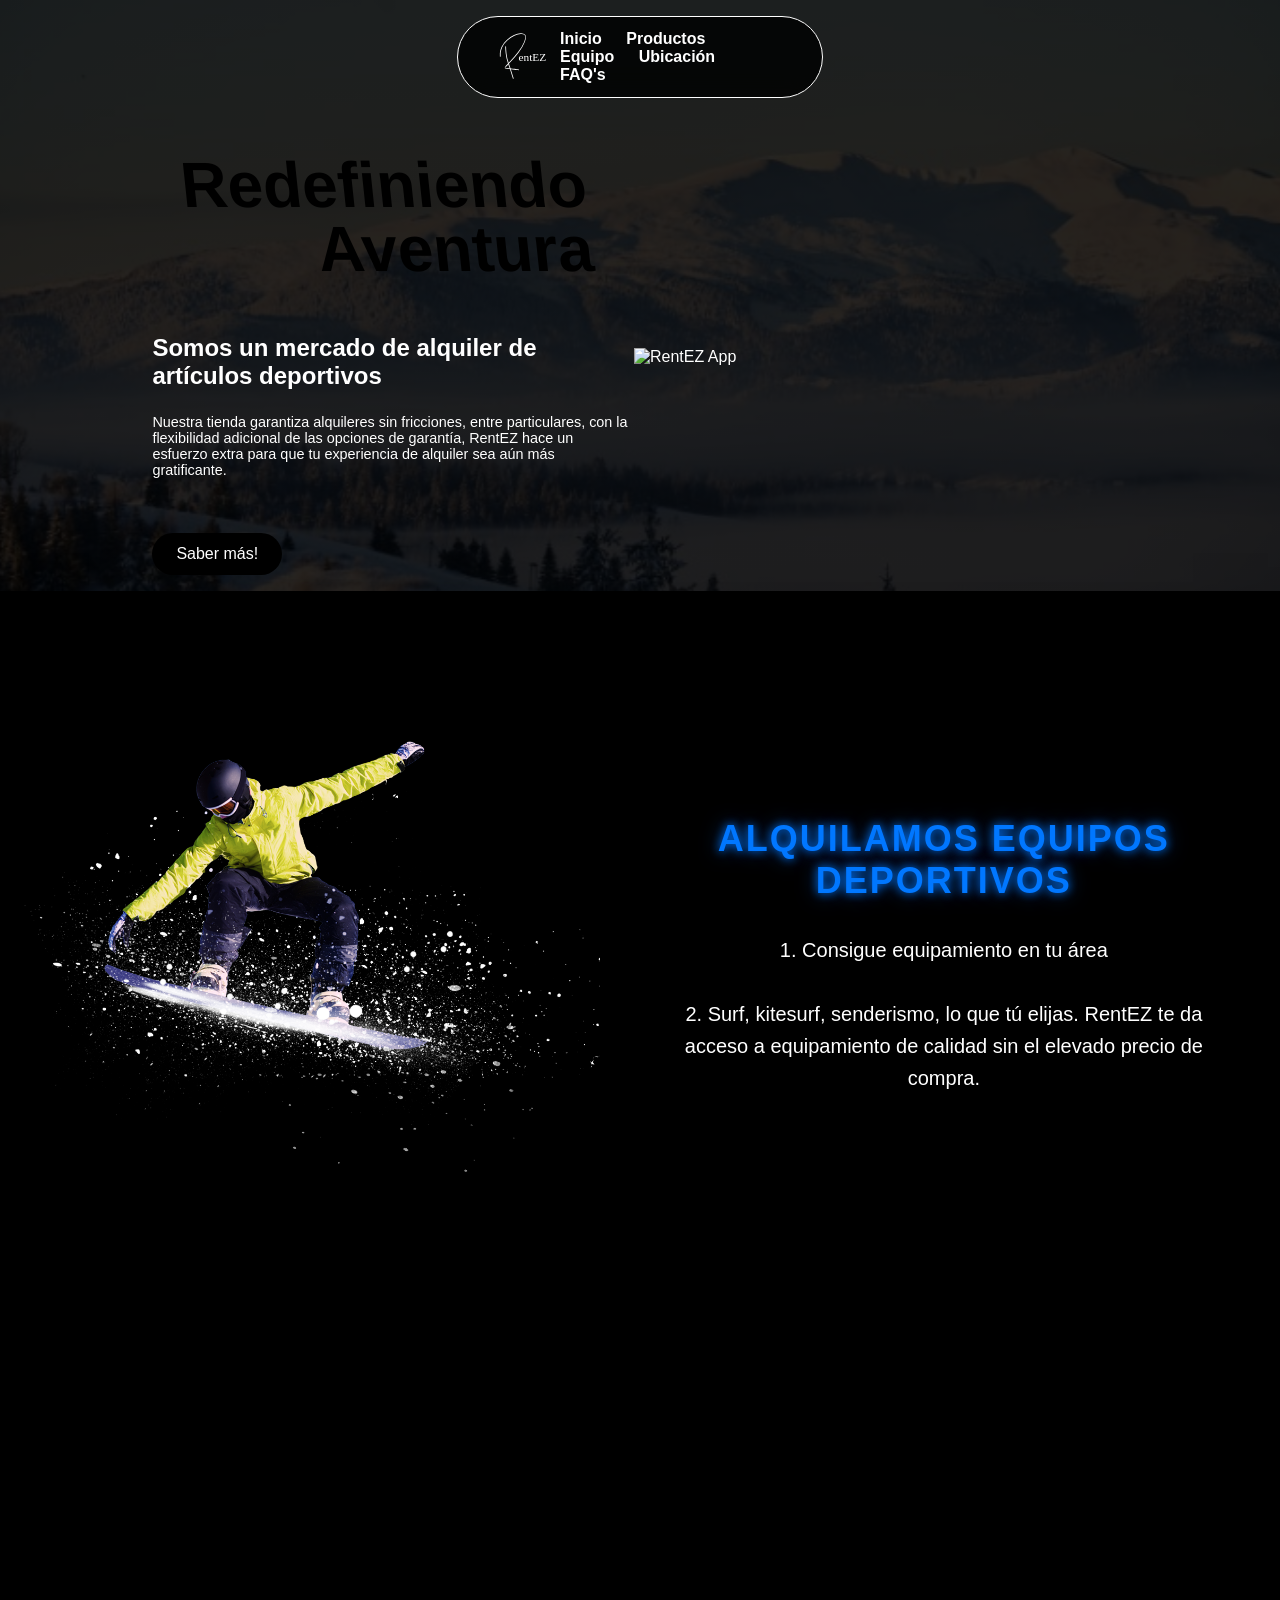
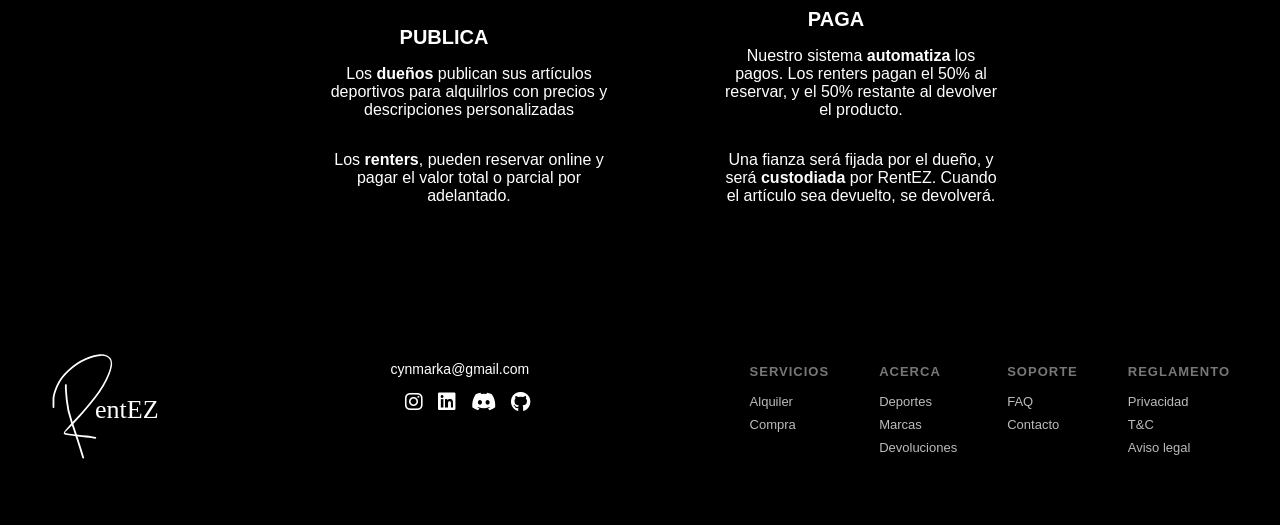
==== index.html @ 8a432b07 "Update index.html" ====
<!DOCTYPE html>
<html lang="es">
  <head>
    <meta charset="UTF-8" />
    <meta name="viewport" content="width=device-width, initial-scale=1.0" />
    <title>RentEZ - Redefinimos la Aventura</title>
    <link rel="stylesheet" href="css/estilos.css" />
    <link
      rel="stylesheet"
      href="https://cdnjs.cloudflare.com/ajax/libs/font-awesome/6.0.0/css/all.min.css"
    />
    <link
      href="https://fonts.googleapis.com/css2?family=Inter:wght@400;600&display=swap"
      rel="stylesheet"
    />
  </head>
  <body>
    <header class="menu-fijo">
      <div class="contenedor-menu">
        <a href="index.html" class="logo">
          <img src="assets/logo.svg" alt="Logo RentEZ" height="50" width="70" />
        </a>
        <nav class="enlaces">
          <a href="index.html">Inicio</a>
          <a href="paginas/productos.html">Productos</a>
          <a href="paginas/equipo.html">Equipo</a>
          <a href="paginas/ubicacion.html">Ubicación</a>
          <a href="paginas/preguntasfrecuentes.html">FAQ's</a>
        </nav>
      </div>
    </header>
    <section class="stage">
      <div class="stage-texto">
        <h1 class="titulo-inclinado">Redefiniendo Aventura</h1>
        <div class="descripcion">
          <p class="subtitulo">
            Somos un mercado de alquiler de artículos deportivos
          </p>
          <p class="parrafo">
            Nuestra tienda garantiza alquileres sin fricciones, entre
            particulares, con la flexibilidad adicional de las opciones de
            garantía, RentEZ hace un esfuerzo extra para que tu experiencia de
            alquiler sea aún más gratificante.
          </p>
          <div class="botones">
            <a href="paginas/mas-info.html" class="boton-negro">Saber más!</a>
          </div>
        </div>
      </div>
      <div class="stage-imagen">
        <div class="contenedor-foto">
          <img src="assets/rentez1.png" alt="RentEZ App" />
        </div>
      </div>
    </section>
    <section class="starting-section">
      <div class="starting-container">
        <div class="starting-imagen">
          <img
            src="assets/snowboard.png"
            alt="Snowboard equipment"
            class="img-animada"
          />
        </div>
        <div class="starting-texto">
          <h2 class="titulo-starting">Alquilamos equipos deportivos</h2>
          <p class="texto-paso">1. Consigue equipamiento en tu área</p>
          <p class="texto-descripcion">
            2. Surf, kitesurf, senderismo, lo que tú elijas. RentEZ te da acceso
            a equipamiento de calidad sin el elevado precio de compra.
          </p>
        </div>
      </div>
    </section>
    <section description="caja-madre" class="big-container">
      <div class="tarjeta-experiencia">
        <div class="contenido-texto">
          <p class="titulo-proceso-renting">PUBLICA</p>
          <p class="descripcion">
            Los <strong>dueños</strong> publican sus artículos deportivos para
            alquilrlos con precios y descripciones personalizadas
          </p>
          <p class="descripcion">
            Los <strong>renters</strong>, pueden reservar online y pagar el
            valor total o parcial por adelantado.
          </p>
        </div>
        <div class="contenedor-imagen">
          <img
            src="assets/experience.svg"
            alt="Market Experience"
            class="imagen-skew"
          />
        </div>
      </div>
      <div class="tarjeta-experiencia">
        <div class="contenido-texto">
          <p class="titulo-proceso-renting">PAGA</p>
          <p class="descripcion">
            Nuestro sistema <strong>automatiza</strong> los pagos. Los renters
            pagan el 50% al reservar, y el 50% restante al devolver el producto.
          </p>
          <p class="descripcion">
            Una fianza será fijada por el dueño, y será
            <strong>custodiada </strong>por RentEZ. Cuando el artículo sea
            devuelto, se devolverá.
          </p>
        </div>
        <div class="contenedor-imagen">
          <img
            src="assets/payments.svg"
            alt="Market Experience"
            class="imagen-skew"
          />
        </div>
      </div>
    </section>
    <footer class="footer">
      <div class="footer-logo">
        <img src="assets/logo.svg" alt="RentEZ" />
      </div>
      <div class="footer-contacto">
        <p>cynmarka@gmail.com</p>
        <div class="iconos-sociales">
          <a href="#"><i class="fa-brands fa-x-twitter"></i></a>
          <a href="#"><i class="fa-brands fa-instagram"></i></a>
          <a href="#"><i class="fa-brands fa-linkedin"></i></a>
          <a href="#"><i class="fa-brands fa-discord"></i></a>
          <a
            href="https://github.com/dolvin17/actividad_grupal_lenguaje_de_marcas"
            ><i class="fa-brands fa-github"></i
          ></a>
        </div>
      </div>

      <nav class="footer-nav">
        <div class="footer-columna">
          <h4>Servicios</h4>
          <ul>
            <li>Alquiler</li>
            <li>Compra</li>
          </ul>
        </div>
        <div class="footer-columna">
          <h4>Acerca</h4>
          <ul>
            <li>Deportes</li>
            <li>Marcas</li>
            <li>Devoluciones</li>
          </ul>
        </div>
        <div class="footer-columna">
          <h4>Soporte</h4>
          <ul>
            <li>FAQ</li>
            <li>Contacto</li>
          </ul>
        </div>
        <div class="footer-columna">
          <h4>Reglamento</h4>
          <ul>
            <li>Privacidad</li>
            <li>T&C</li>
            <li>Aviso legal</li>
          </ul>
        </div>
      </nav>
    </footer>
  </body>
</html>
---- css/estilos.css ----
:root {
    --neon: #0077ff; /* Azul eléctrico/oscuro para un estilo tecnológico */
}

body {
    background-color: #000 !important;
    background: linear-gradient(rgba(0, 0, 0, 0.85), rgba(0, 0, 0, 0.85)), 
                url('../assets/nieve1.jpg'); 
    background-size: cover;
    background-attachment: fixed;
    background-position: center;
    color: #ffffff;
    font-family: 'Segoe UI', Roboto, Helvetica, Arial, sans-serif;
    margin: 0;
}

main {
    padding-top: 120px; 
}

section {
    padding: 60px 10%; 
    margin: 0 auto;
    max-width: 1400px;
}

/**************** CLASES PARA PÁGINA DE INICIO *********************/

/* Contenedor que fija la barra de navegación para que esté siempre visible */
.menu-fijo {
    position: fixed; /* Mantiene la barra a la vista*/
    top: 16px;       /* Separa un poco del margen superior*/
    width: 100%;
    display: flex;
    justify-content: center;
    z-index: 50;      /* Asegura que esté por encima de todo los elementos */
}
/* El diseño de la navbar */
.contenedor-menu {
    display: flex;
    align-items: center;
    background-color: rgba(0, 0, 0, 0.8); /* fondo negro con opacidad */
    backdrop-filter: blur(16px);     /* fondo transparente con desenfoque */
    border: 1px solid white;       /* borde blanco de 1 pixel */
    height: 80px;
    padding: 0 32px;
    border-radius: 9999px;          /* bordes totalmente redondeados */
    max-width: 300px;               /* ancho máximo que queremos que tenga */
    width: 90%;
}
/* Estilo de los enlaces */
.enlaces a {
    color: white;
    text-decoration: none; /* quito el subrayado de los enlaces */
    font-weight: bold;
    margin-right: 20px;
}
.enlaces a:hover {
    color: #888; /* Color gris al pasar el ratón */
}
/* Elemento principal */
.stage {
    display: grid;
    grid-template-columns: 1fr 1fr;/* creamos dos columnas,  de igual ancho*/
    align-items: center;
    padding: 100px 8% 0; /* pt-24 o pt-36 */
    gap: 20px;
}
/* Título con efecto inclinado */
.titulo-inclinado {
    font-size: 4rem;
    font-weight: bold;
    color: black;
    transform: skewX(6deg); /* inclina el texto lateralmente */
    text-align: right;
    padding: 0 40px;
    line-height: 1;
}
.descripcion {
    max-width: 500px;
    margin-left: 50px;
}
.subtitulo {
    font-size: 1.5rem;
    font-weight: bold;
}
.parrafo {
    font-size: 0.9rem;
    margin-top: 16px;
}
/* Botón estilo píldora */
.boton-negro {
    display: inline-block;
    background: black;
    color: white;
    padding: 12px 24px;
    border-radius: 50px;
    text-decoration: none;
    transition: 0.3s; /* cambio de color suave */
    margin-top: 40px;
}
.boton-negro:hover {
    background: #888; /* gris */
}
/* Imagen con efectos, mis favoritosss */
.contenedor-foto img {
    width: 100%;
    max-width: 600px;
    transition: transform 0.7s ease; /* fluidez en la animación */
    transform: translateX(-16px) translateY(12px); /*  se genera el desplazamiento */
}
.contenedor-foto img:hover {
    transform: scale(1.3); /* La imagen crece al pasar el cursor, efectazo zoom */
}
/* Responsive básico */
@media (max-width: 768px) {
    .stage { grid-template-columns: 1fr; text-align: center; }
    .titulo-inclinado { text-align: center; font-size: 2.5rem; }
    .descripcion { margin: 0 auto; }
}
/* Sección general  */
.starting-section {
    background-color: #000;
    color: #fff;
    padding: 128px 32px; 
    display: flex;
    justify-content: center;
    align-items: center;
    box-shadow: 0 25px 50px -12px rgba(0, 0, 0, 0.5); /* sensación de relieve */
}
/* Contenedor flex */
.starting-container {
    display: flex;
    flex-direction: column; /* cambio de dirección */
    align-items: center;
    gap: 32px; /* espaciado entre elementos */
    max-width: 1200px;
}
@media (min-width: 768px) {
    .starting-container {
        flex-direction: row; /* pasamos de dos col a 1 */
    }
}
/* Imagen y sus animaciones (transition, translate, hover:scale) */
.img-animada {
    width: 100%;
    max-width: 700px;
    height: auto;
    transition: all 0.7s ease; /* duración de la animación */
    transition-delay: 0.2s; /* retraso  */
    transform: translateX(-16px) translateY(12px); /* -desplazamiento vertical y horizontal */
}
.img-animada:hover {
    transform: scale(1.25); /* escala al pasar el cursor */
}
/* Estilos de Texto */
.starting-texto {
    text-align: center;
}
.titulo-starting {
    font-size: 2.25rem;
    font-weight: bold;
    margin-bottom: 32px;
}
.texto-paso, .texto-descripcion {
    font-size: 1.25rem;
    max-width: 36rem;
    margin: 32px auto 0;
    line-height: 1.6;
}
/* clases para las tarjetitas explicativas del proceso de renting */
.tarjeta-experiencia {
  display: flex;
  flex-direction: column-reverse; /* imagen encima del texto*/
  width: 100%;
  max-width: 22rem;              /* ancho max*/
  margin-top: 64px;
  padding-top: 16px;
}

.contenido-texto {
  margin: 0 12px;
  text-align: center;            /* texto centradito */
}

.titulo-proceso-renting {
  font-size: 1.25rem;
  font-weight: bold;
  margin-bottom: 16px;
}

.descripcion {
  padding-bottom: 16px;
}

.contenedor-imagen {
  display: flex;
  justify-content: center;
}

.imagen-skew {
  width: 150px;
  height: auto;
  padding-bottom: 16px;
  transition: transform 0.7s;    /* duración */
}

/* Efecto al pasar el ratón (hover) */
.imagen-skew:hover {
  transform: skewY(12deg);       /* desplazamiento de la imagen tipo monedita */
}

.big-container {
    display: flex;             /* alineamos los hijos */
    flex-direction: row;       /* en columnas */
    justify-content: center;   /* centramos las tarjetas */
    gap: 40px;                 /* espacio entre tarjetas */
    flex-wrap: wrap;           /* si no caben, la siguiente baja automáticamente */
    padding: 50px 20px;
}
/* Contenedor principal del pie de página */
.footer {
  background-color: #000;
  color: #fff;
  padding: 60px 50px;
  display: flex;
  justify-content: space-between; /* distribuye los elementos con espacio */
  align-items: flex-start;
  flex-wrap: wrap;
}
.footer-logo img {
  width: 120px;
  filter: brightness(0) invert(1); /* invertimos los colores del logo */
}
.footer-contacto {
  text-align: center;
  flex: 1;
}

.footer-contacto p {
  margin-bottom: 15px;
  font-size: 14px;
}

.iconos-sociales {
  display: flex;
  justify-content: center;
  gap: 15px;
}

.footer-nav {
  display: flex; /* agrupo las columnas de enlaces */
  gap: 50px;     /* con un espacio de 50px entre ellas. */
}

.footer-columna h4 {
  color: #777; /* titulos en gris */
  font-size: 13px;
  text-transform: uppercase;
  margin-bottom: 15px;
  letter-spacing: 1px;
}

.footer-columna ul {
  list-style: none;
  padding: 0;
  margin: 0;
}

.footer-columna li {
  color: #bbb;
  font-size: 13px;
  margin-bottom: 8px;
  cursor: pointer;
  transition: color 0.3s;
}

.footer-columna li:hover {
  color: #fff;
}

.iconos-sociales i {
  color: white;
  font-size: 20px;
  transition: 0.3s;
}

.iconos-sociales i:hover {
  color: #888; /* Color gris al pasar el ratón */
}
@media (max-width: 768px) {
    .footer {
        flex-direction: column;
        align-items: center;
        gap: 40px;
        text-align: center;
    }
    .footer-nav { /*distribución de horizontal a vertical*/
        flex-wrap: wrap;
        justify-content: center;
        gap: 20px;
    }
}


/**************** CLASES PARA EQUIPO *********************/

/* Aqui se deben poner las clases que se vayan a crear para equipo.html */

/**************** CLASES PARA PRODUCTOS*********************/

/* mismo para productos.html */


/*****CLASES PARA UBICACIÓN Y FAQ'S******/

/****ESTILOS CREADOS POR CYNTHIA Cumpliendo Criterios 1, 2, 4 y 5****/


body {
    background-color: #000 !important; /* Fondo negro obligatorio para estilo neón */
    font-family: 'Segoe UI', Roboto, Helvetica, Arial, sans-serif;
    color: #ffffff;
    margin: 0;
}

/**************** ESTILOS FINALES DE CYNTHIA *********************/

.texto-tienda, .pregunta-card {
    background-color: rgba(255, 255, 255, 0.05); 
    backdrop-filter: blur(10px);
    border: 1px solid rgba(0, 119, 255, 0.3); /* Borde con sutil tinte azul */
    border-radius: 20px;
    padding: 40px;
    margin-bottom: 30px;
}

h2 {
    color: var(--neon);
    text-shadow: 0 0 10px var(--neon), 0 0 20px rgba(0, 119, 255, 0.5);
    text-transform: uppercase;
    letter-spacing: 2px;
}

.contenedor-ubicacion {
    display: flex;
    flex-wrap: wrap;
    gap: 60px;
    justify-content: center;
    align-items: flex-start;
}

.mapa-tienda iframe {
    width: 100%;
    height: 450px;
    border-radius: 20px;
    border: 1px solid var(--neon) !important;
    box-shadow: 0 0 20px rgba(0, 119, 255, 0.4); /* Glow azul */
}

/* Tabla de Tarifas Azul */
.tabla-neon {
    width: 100%;
    border-collapse: collapse;
    margin-top: 20px;
    border: 1px solid var(--neon);
    box-shadow: 0 0 15px rgba(0, 119, 255, 0.3);
}

.tabla-neon th {
    background-color: var(--neon) !important;
    color: #ffffff !important; /* Texto blanco para mejor contraste con el azul oscuro */
    padding: 18px;
}

.tabla-neon td {
    border: 1px solid #1a1a1a;
    padding: 15px;
    background: rgba(0,0,0,0.6);
}

/* Animaciones FAQ con brillo azul */
.pregunta-card:hover {
    border-color: var(--neon) !important;
    box-shadow: 0 0 30px rgba(0, 119, 255, 0.6);
    transform: translateY(-8px);
}
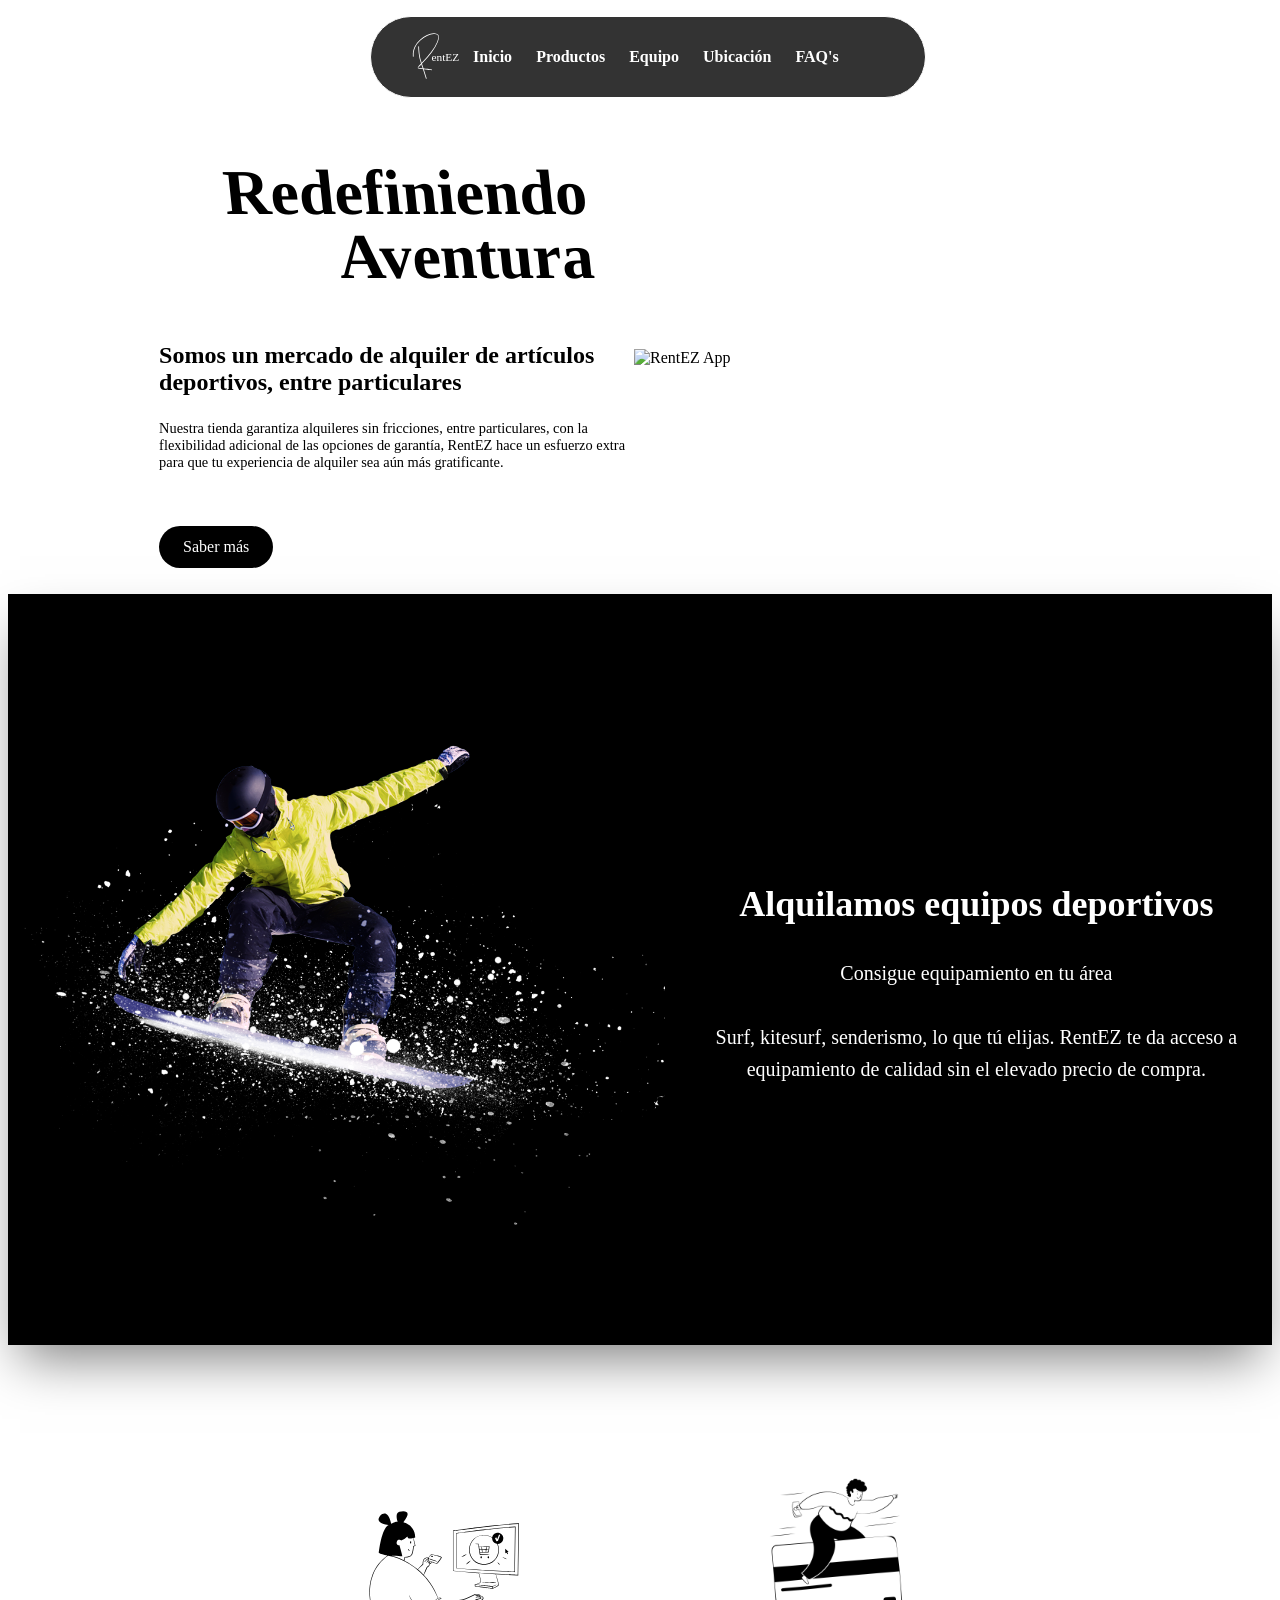
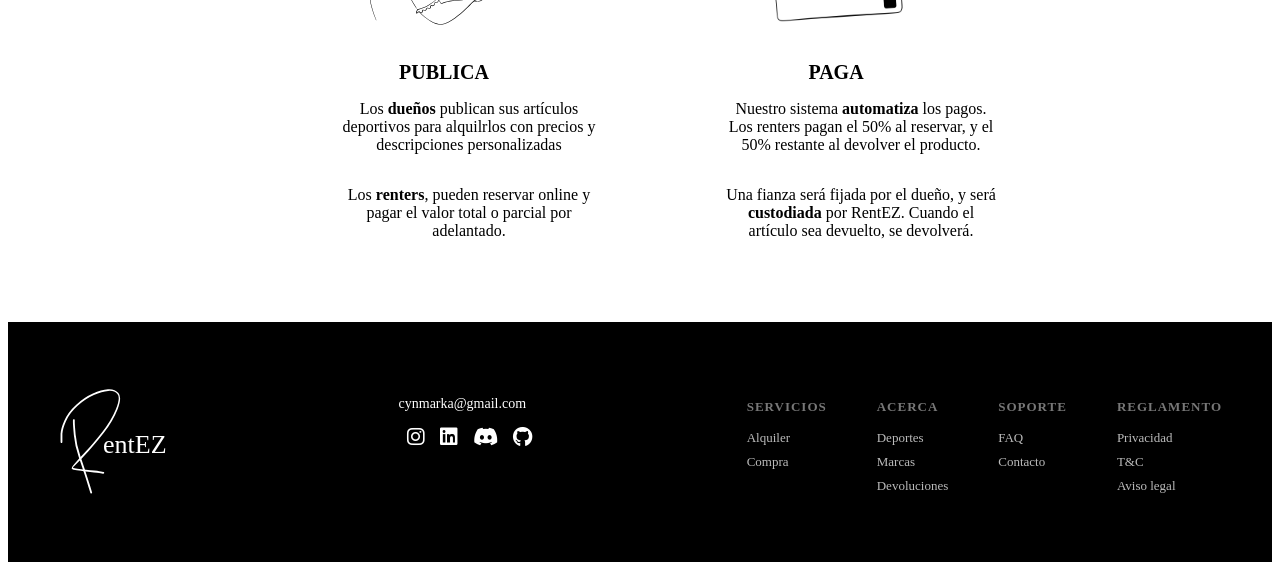
==== commit 5035a789: "edit del copy para coherencia semántica" ====
--- a/index.html
+++ b/index.html
@@ -34,7 +34,8 @@
         <h1 class="titulo-inclinado">Redefiniendo Aventura</h1>
         <div class="descripcion">
           <p class="subtitulo">
-            Somos un mercado de alquiler de artículos deportivos
+            Somos un mercado de alquiler de artículos deportivos, entre
+            particulares
           </p>
           <p class="parrafo">
             Nuestra tienda garantiza alquileres sin fricciones, entre
@@ -43,7 +44,7 @@
             alquiler sea aún más gratificante.
           </p>
           <div class="botones">
-            <a href="paginas/mas-info.html" class="boton-negro">Saber más!</a>
+            <a href="paginas/mas-info.html" class="boton-negro">Saber más</a>
           </div>
         </div>
       </div>
@@ -64,9 +65,9 @@
         </div>
         <div class="starting-texto">
           <h2 class="titulo-starting">Alquilamos equipos deportivos</h2>
-          <p class="texto-paso">1. Consigue equipamiento en tu área</p>
+          <p class="texto-paso">Consigue equipamiento en tu área</p>
           <p class="texto-descripcion">
-            2. Surf, kitesurf, senderismo, lo que tú elijas. RentEZ te da acceso
+            Surf, kitesurf, senderismo, lo que tú elijas. RentEZ te da acceso
             a equipamiento de calidad sin el elevado precio de compra.
           </p>
         </div>
@@ -132,7 +133,6 @@
           ></a>
         </div>
       </div>
-
       <nav class="footer-nav">
         <div class="footer-columna">
           <h4>Servicios</h4>
--- a/css/estilos.css
+++ b/css/estilos.css
@@ -1,32 +1,4 @@
-
-:root {
-    --neon: #0077ff; /* Azul eléctrico/oscuro para un estilo tecnológico */
-}
-
-body {
-    background-color: #000 !important;
-    background: linear-gradient(rgba(0, 0, 0, 0.85), rgba(0, 0, 0, 0.85)), 
-                url('../assets/nieve1.jpg'); 
-    background-size: cover;
-    background-attachment: fixed;
-    background-position: center;
-    color: #ffffff;
-    font-family: 'Segoe UI', Roboto, Helvetica, Arial, sans-serif;
-    margin: 0;
-}
-
-main {
-    padding-top: 120px; 
-}
-
-section {
-    padding: 60px 10%; 
-    margin: 0 auto;
-    max-width: 1400px;
-}
-
 /**************** CLASES PARA PÁGINA DE INICIO *********************/
-
 /* Contenedor que fija la barra de navegación para que esté siempre visible */
 .menu-fijo {
     position: fixed; /* Mantiene la barra a la vista*/
@@ -46,7 +18,7 @@
     height: 80px;
     padding: 0 32px;
     border-radius: 9999px;          /* bordes totalmente redondeados */
-    max-width: 300px;               /* ancho máximo que queremos que tenga */
+    max-width: 490px;               /* ancho máximo que queremos que tenga */
     width: 90%;
 }
 /* Estilo de los enlaces */
@@ -66,6 +38,7 @@
     align-items: center;
     padding: 100px 8% 0; /* pt-24 o pt-36 */
     gap: 20px;
+    margin-bottom: 10px;
 }
 /* Título con efecto inclinado */
 .titulo-inclinado {
@@ -141,6 +114,7 @@
     .starting-container {
         flex-direction: row; /* pasamos de dos col a 1 */
     }
+    
 }
 /* Imagen y sus animaciones (transition, translate, hover:scale) */
 .img-animada {
@@ -290,6 +264,45 @@
   color: #888; /* Color gris al pasar el ratón */
 }
 @media (max-width: 768px) {
+    .contenedor-menu {
+        height: 60px;       /* Reducimos la altura para ganar espacio visual */
+        padding: 0 15px;    /* Menos espacio interno lateral */
+        gap: 20px;          /* Reducimos mucho el espacio entre logo y enlaces */
+    }
+    .enlaces a {
+        font-size: 0.8rem;  /* Letra un poco más pequeña */
+        margin-right: 10px; /* Menos separación entre palabras */
+    }
+    .stage { 
+        display: block;          /* Quitamos el Grid para que no haya columnas */
+        text-align: center;      /* Centramos todo el contenido */
+        padding: 80px 20px 0;    /* Reducimos el padding lateral del 8% a 20px */
+    }
+
+    .titulo-inclinado { 
+        text-align: center; 
+        font-size: 2.2rem;       /* Título más pequeño para que no desborde */
+        transform: none;         /* Quitamos la inclinación (skew) en móvil */
+        padding: 0;
+        margin-bottom: 20px;
+    }
+
+    .descripcion { 
+        margin: 0 auto;          /* ELIMINAMOS el margin-left: 50px */
+        max-width: 100%;         /* Que ocupe todo el ancho */
+        padding: 0;
+    }
+
+    .parrafo {
+        font-size: 0.95rem;
+        line-height: 1.4;
+        white-space: normal;     /* Obligamos al texto a saltar de línea */
+    }
+
+    /* Ocultamos la foto para ganar espacio */
+    .stage-imagen, .contenedor-foto { 
+        display: none; 
+    }
     .footer {
         flex-direction: column;
         align-items: center;
@@ -313,76 +326,6 @@
 /* mismo para productos.html */
 
 
-/*****CLASES PARA UBICACIÓN Y FAQ'S******/
-
-/****ESTILOS CREADOS POR CYNTHIA Cumpliendo Criterios 1, 2, 4 y 5****/
-
-
-body {
-    background-color: #000 !important; /* Fondo negro obligatorio para estilo neón */
-    font-family: 'Segoe UI', Roboto, Helvetica, Arial, sans-serif;
-    color: #ffffff;
-    margin: 0;
-}
-
-/**************** ESTILOS FINALES DE CYNTHIA *********************/
-
-.texto-tienda, .pregunta-card {
-    background-color: rgba(255, 255, 255, 0.05); 
-    backdrop-filter: blur(10px);
-    border: 1px solid rgba(0, 119, 255, 0.3); /* Borde con sutil tinte azul */
-    border-radius: 20px;
-    padding: 40px;
-    margin-bottom: 30px;
-}
-
-h2 {
-    color: var(--neon);
-    text-shadow: 0 0 10px var(--neon), 0 0 20px rgba(0, 119, 255, 0.5);
-    text-transform: uppercase;
-    letter-spacing: 2px;
-}
-
-.contenedor-ubicacion {
-    display: flex;
-    flex-wrap: wrap;
-    gap: 60px;
-    justify-content: center;
-    align-items: flex-start;
-}
-
-.mapa-tienda iframe {
-    width: 100%;
-    height: 450px;
-    border-radius: 20px;
-    border: 1px solid var(--neon) !important;
-    box-shadow: 0 0 20px rgba(0, 119, 255, 0.4); /* Glow azul */
-}
-
-/* Tabla de Tarifas Azul */
-.tabla-neon {
-    width: 100%;
-    border-collapse: collapse;
-    margin-top: 20px;
-    border: 1px solid var(--neon);
-    box-shadow: 0 0 15px rgba(0, 119, 255, 0.3);
-}
-
-.tabla-neon th {
-    background-color: var(--neon) !important;
-    color: #ffffff !important; /* Texto blanco para mejor contraste con el azul oscuro */
-    padding: 18px;
-}
-
-.tabla-neon td {
-    border: 1px solid #1a1a1a;
-    padding: 15px;
-    background: rgba(0,0,0,0.6);
-}
-
-/* Animaciones FAQ con brillo azul */
-.pregunta-card:hover {
-    border-color: var(--neon) !important;
-    box-shadow: 0 0 30px rgba(0, 119, 255, 0.6);
-    transform: translateY(-8px);
-}
+
+
+
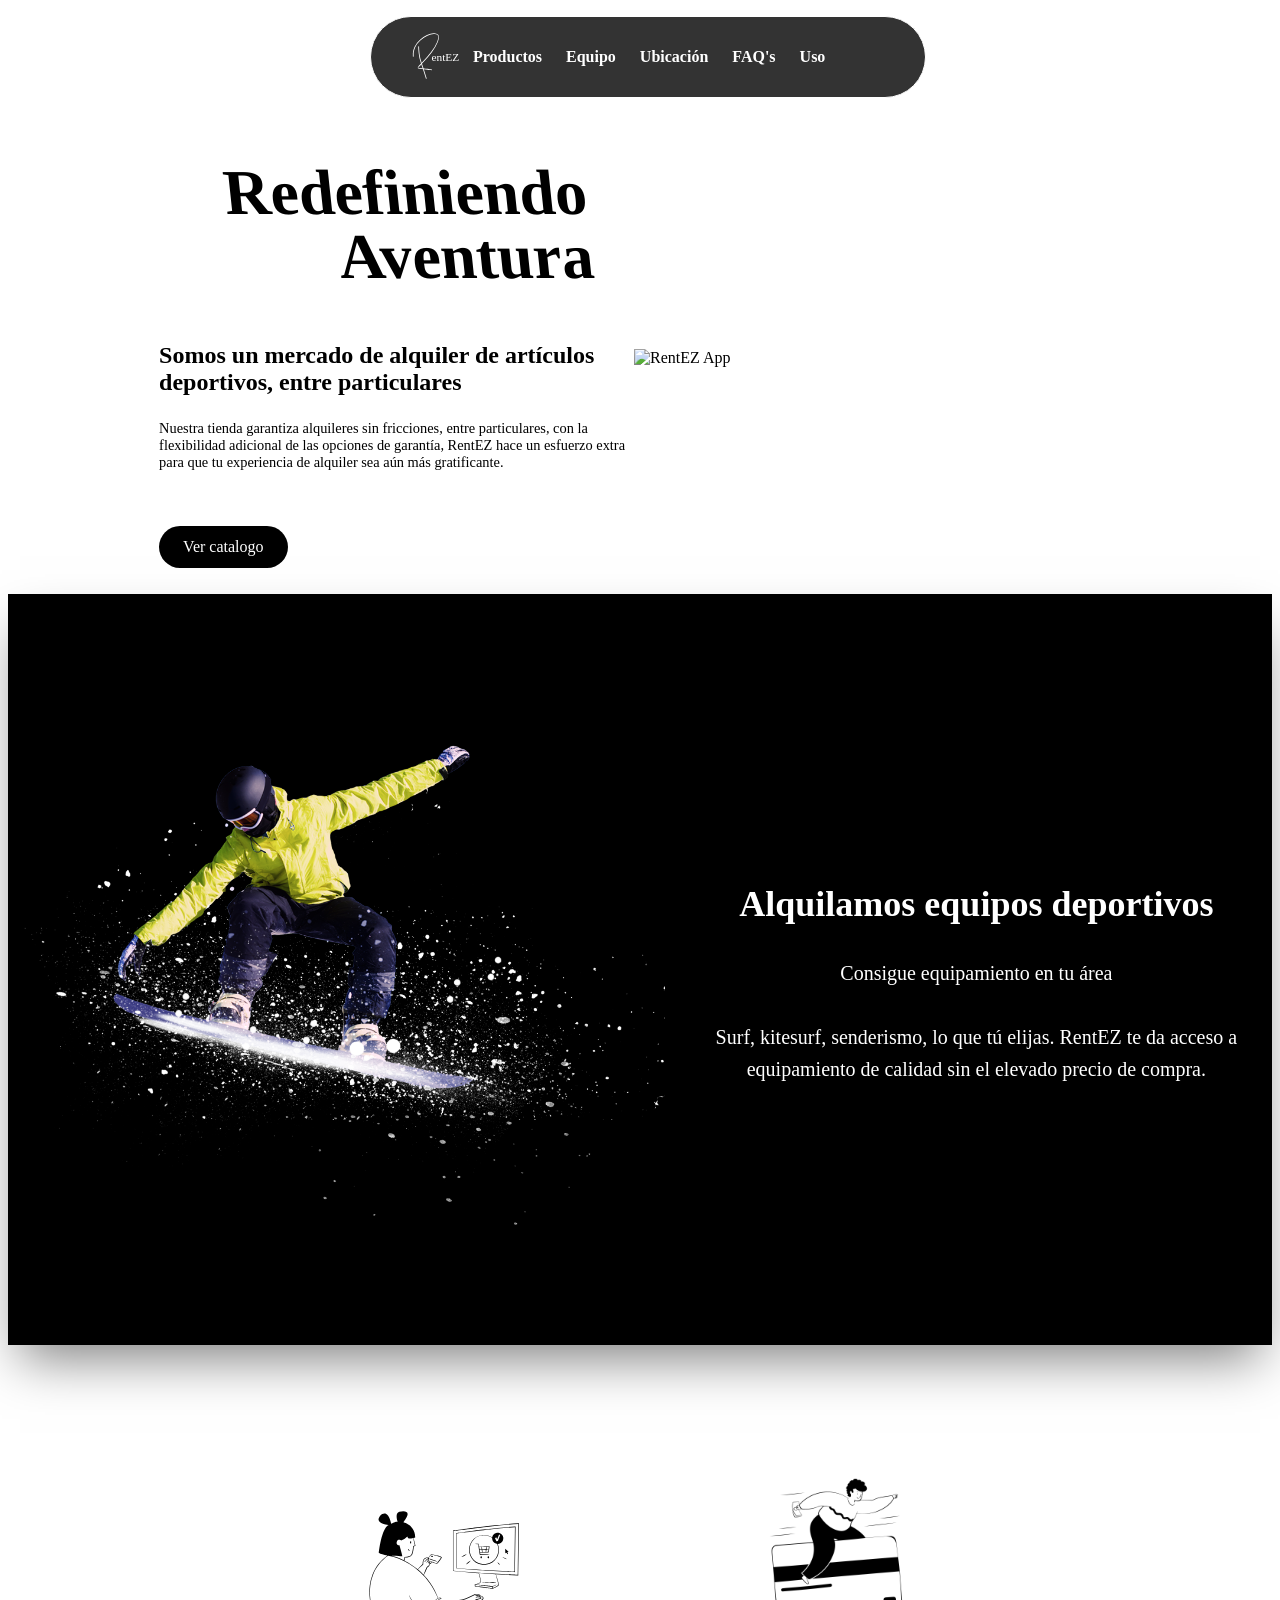
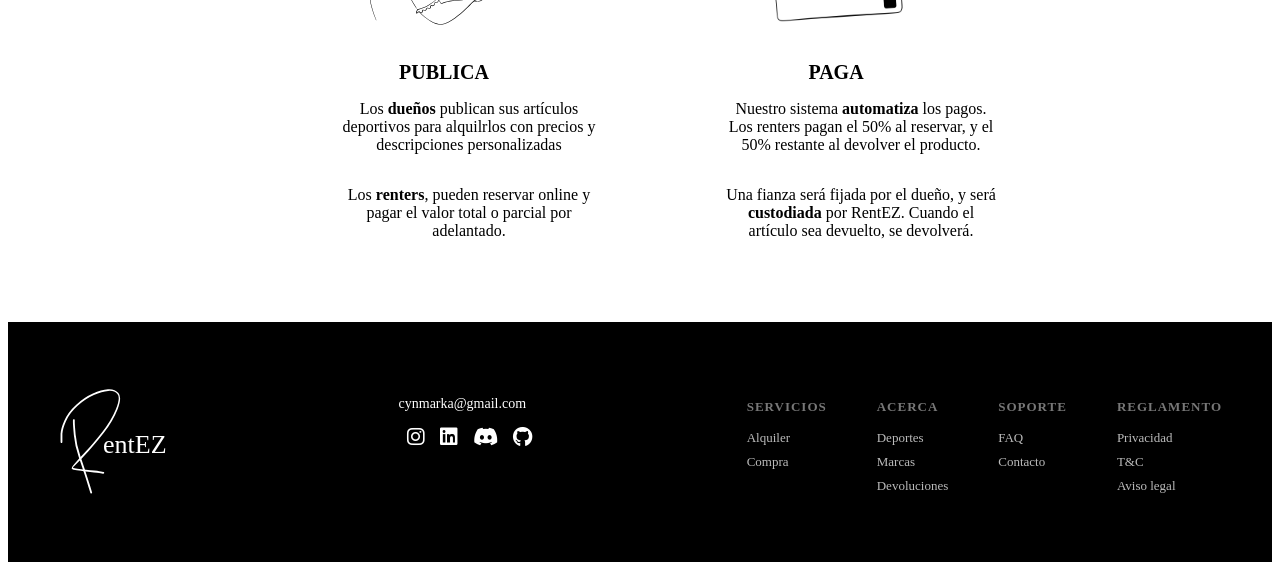
==== commit 02d68523: "se añade la página uso y se modifica copy y ruta del botón" ====
--- a/index.html
+++ b/index.html
@@ -21,11 +21,11 @@
           <img src="assets/logo.svg" alt="Logo RentEZ" height="50" width="70" />
         </a>
         <nav class="enlaces">
-          <a href="index.html">Inicio</a>
           <a href="paginas/productos.html">Productos</a>
           <a href="paginas/equipo.html">Equipo</a>
           <a href="paginas/ubicacion.html">Ubicación</a>
           <a href="paginas/preguntasfrecuentes.html">FAQ's</a>
+          <a href="paginas/uso.html">Uso</a>
         </nav>
       </div>
     </header>
@@ -44,7 +44,7 @@
             alquiler sea aún más gratificante.
           </p>
           <div class="botones">
-            <a href="paginas/mas-info.html" class="boton-negro">Saber más</a>
+            <a href="paginas/productos.html" class="boton-negro">Ver catalogo</a>
           </div>
         </div>
       </div>
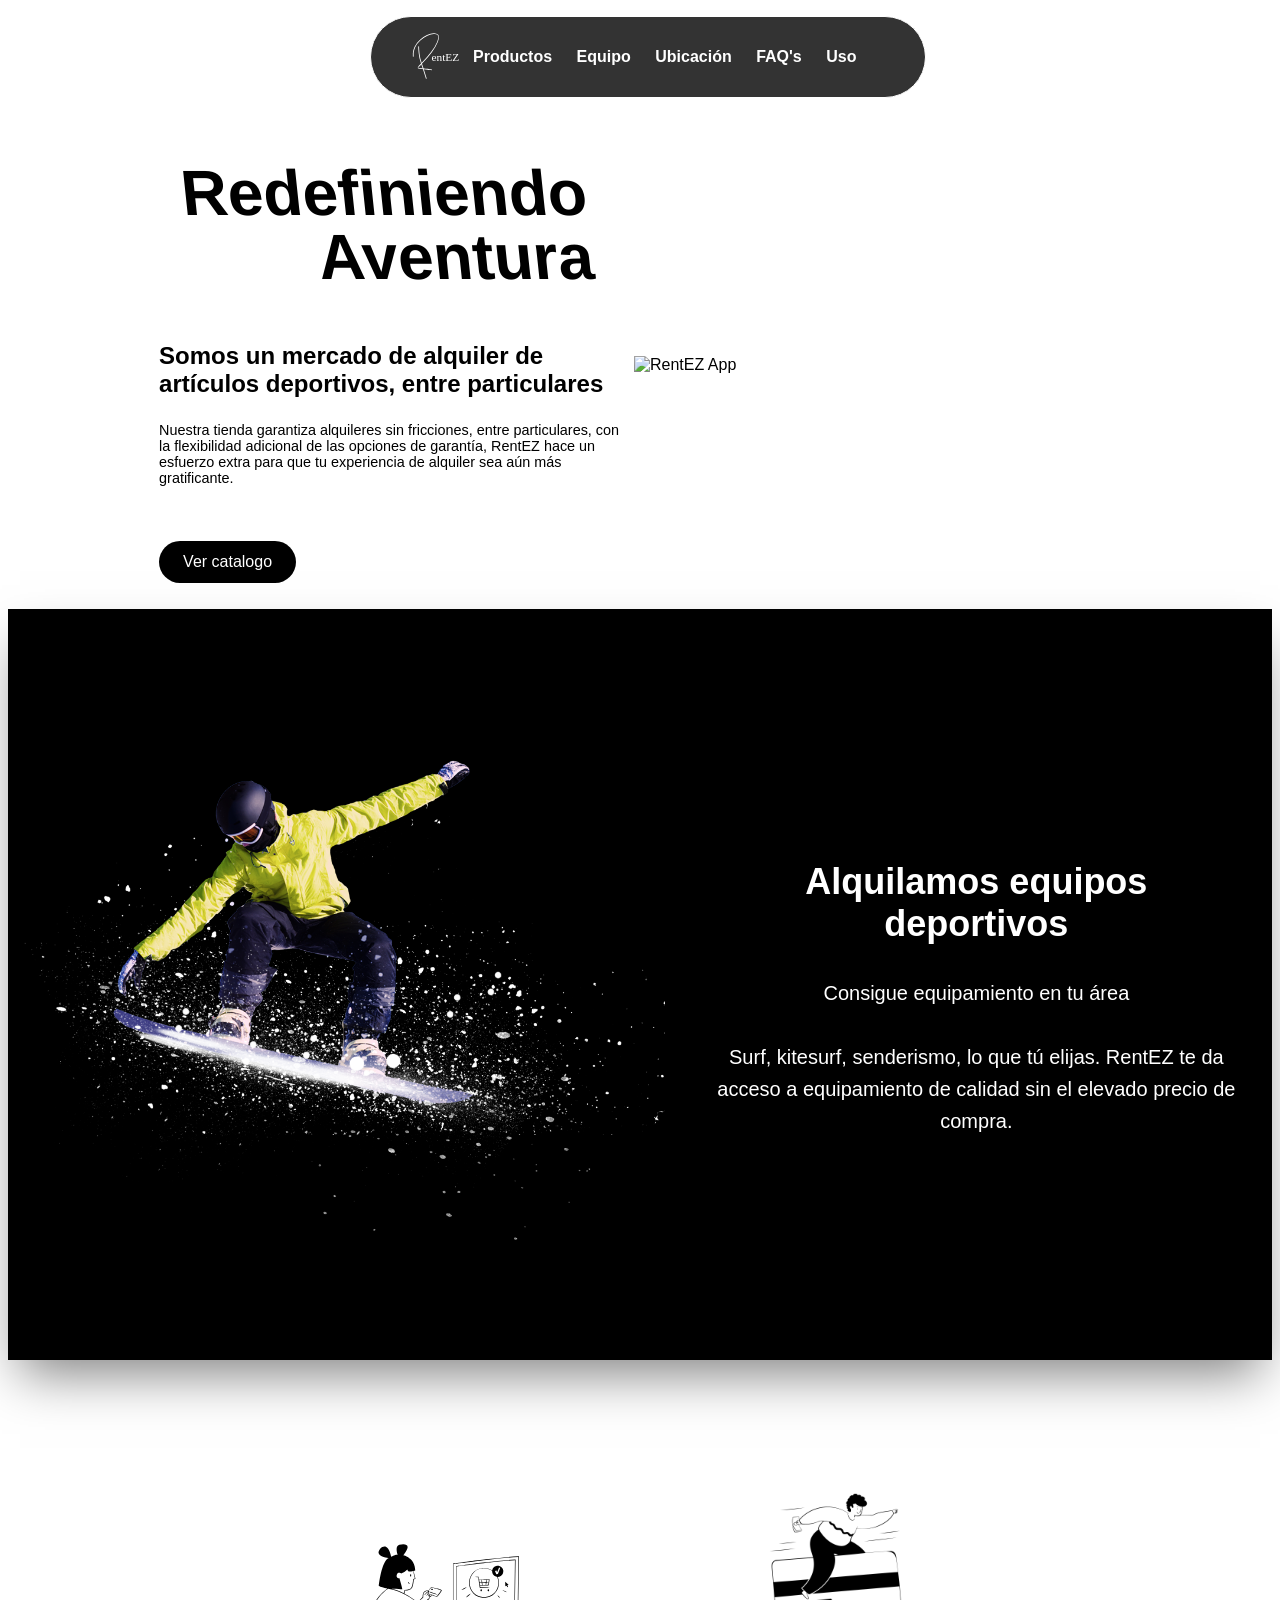
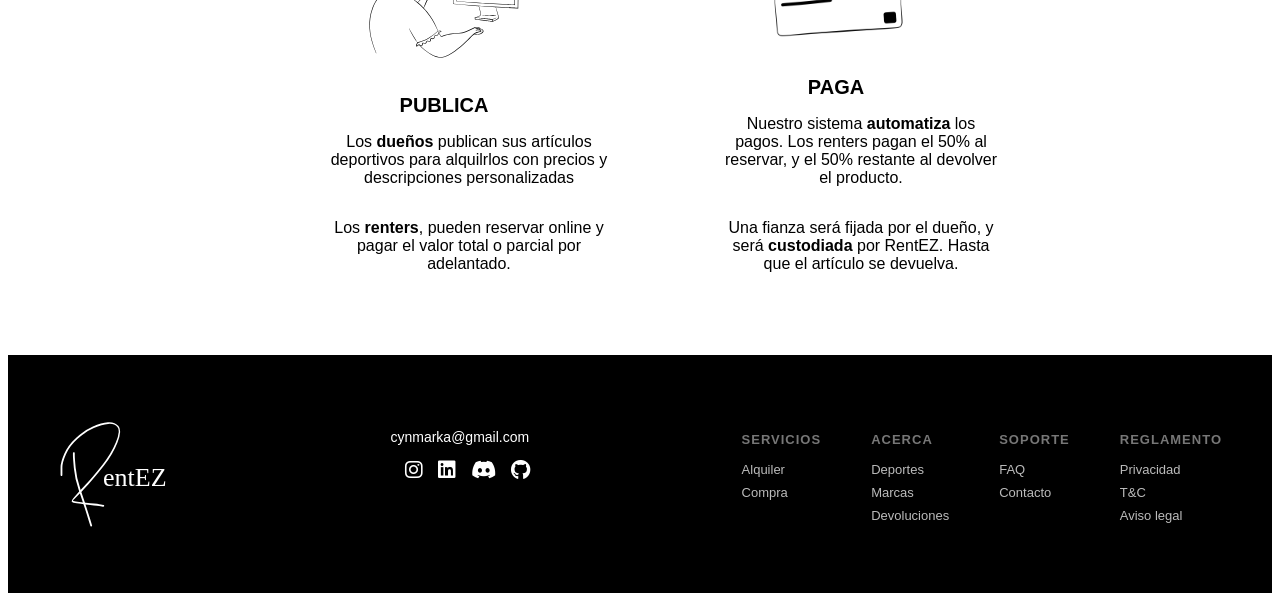
==== commit 6166b44a: "cambios minimos, fuente roboto, y ajustes de texto en html" ====
--- a/index.html
+++ b/index.html
@@ -103,8 +103,7 @@
           </p>
           <p class="descripcion">
             Una fianza será fijada por el dueño, y será
-            <strong>custodiada </strong>por RentEZ. Cuando el artículo sea
-            devuelto, se devolverá.
+            <strong>custodiada </strong>por RentEZ. Hasta que el artículo se devuelva. 
           </p>
         </div>
         <div class="contenedor-imagen">
--- a/css/estilos.css
+++ b/css/estilos.css
@@ -1,5 +1,8 @@
 /**************** CLASES PARA PÁGINA DE INICIO *********************/
 /* Contenedor que fija la barra de navegación para que esté siempre visible */
+body {
+    font-family: "Roboto", sans-serif;
+}
 .menu-fijo {
     position: fixed; /* Mantiene la barra a la vista*/
     top: 16px;       /* Separa un poco del margen superior*/
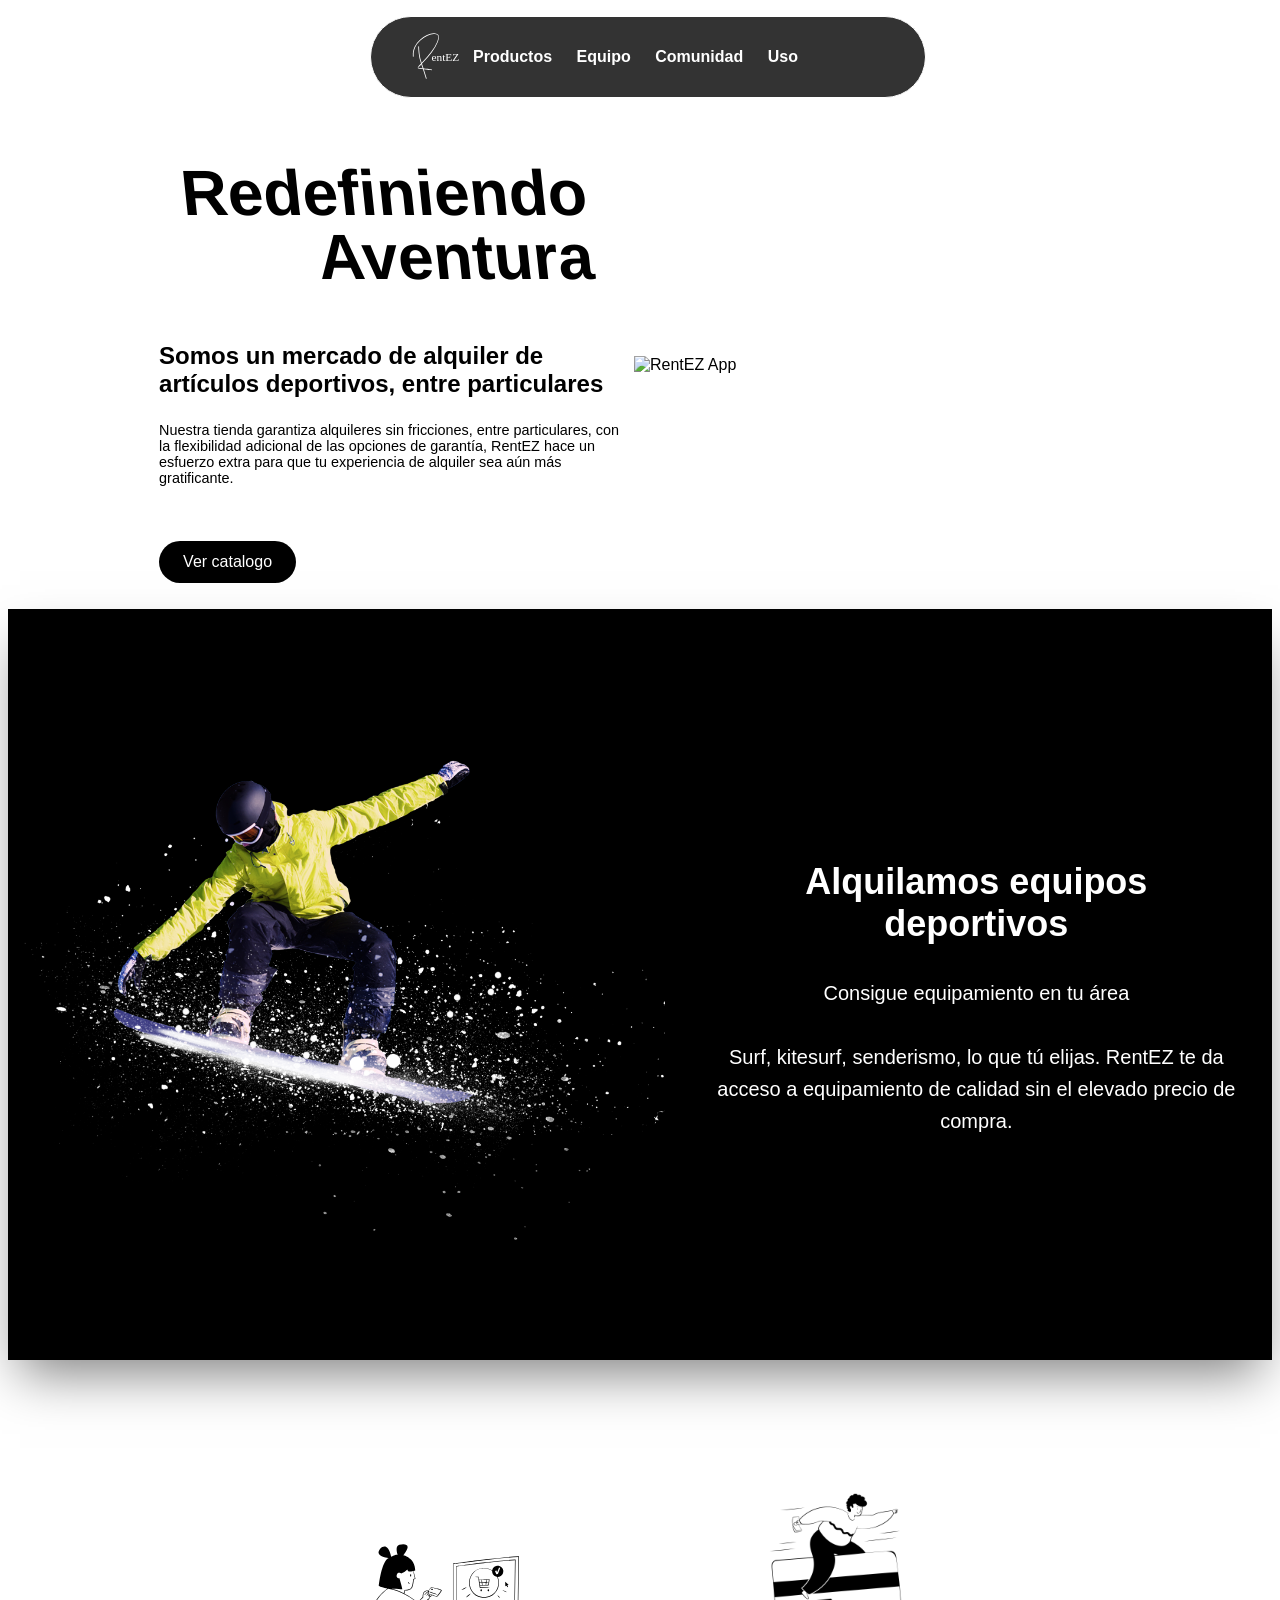
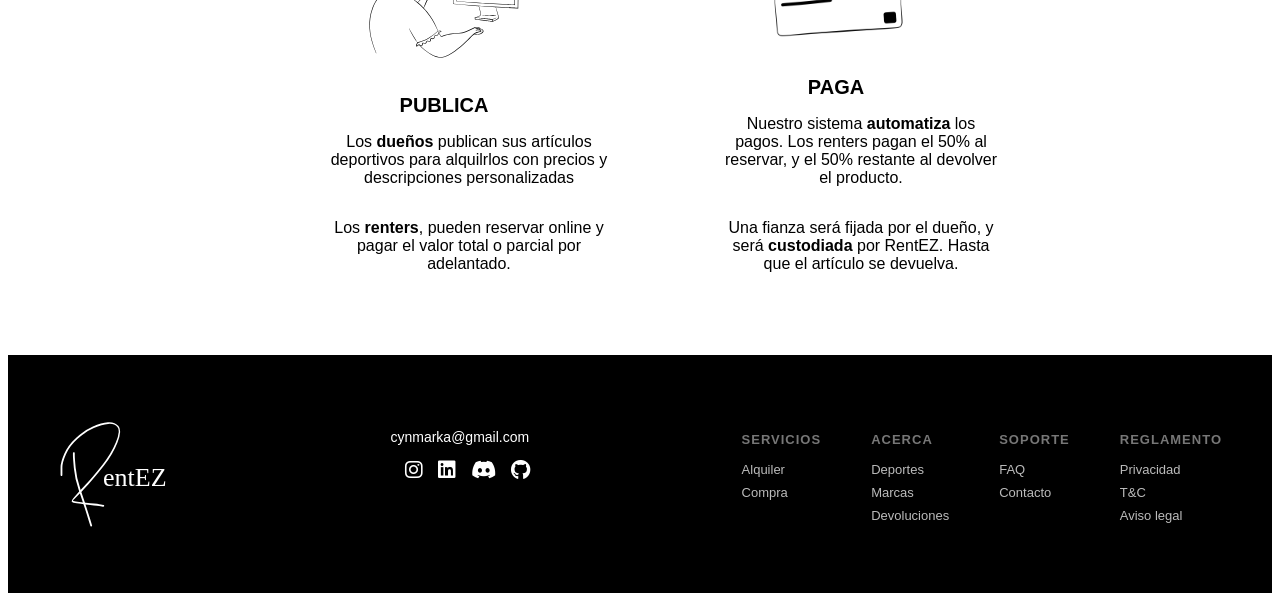
==== commit cf65c41d: "eliminando las rutas anteriores, y añadiendo las nuevas" ====
--- a/index.html
+++ b/index.html
@@ -23,8 +23,7 @@
         <nav class="enlaces">
           <a href="paginas/productos.html">Productos</a>
           <a href="paginas/equipo.html">Equipo</a>
-          <a href="paginas/ubicacion.html">Ubicación</a>
-          <a href="paginas/preguntasfrecuentes.html">FAQ's</a>
+          <a href="paginas/comunidad.html">Comunidad</a>
           <a href="paginas/uso.html">Uso</a>
         </nav>
       </div>
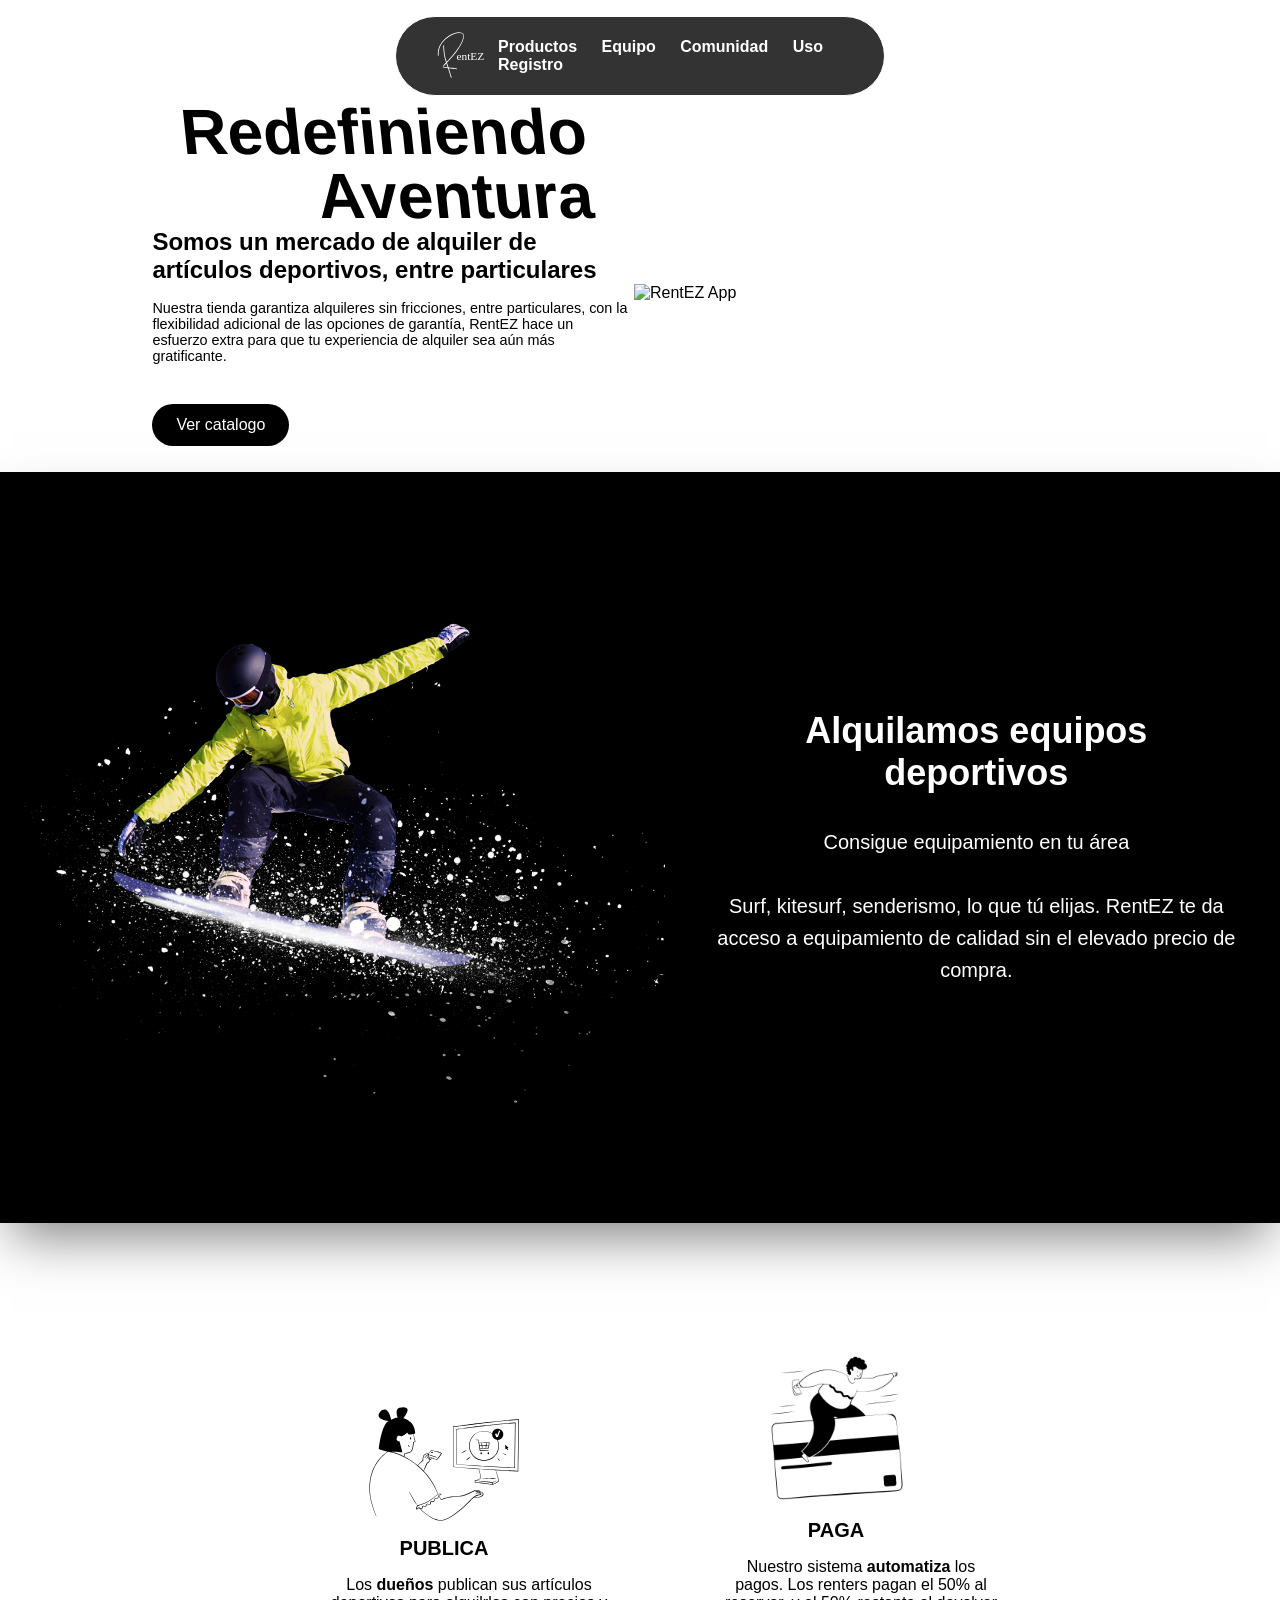
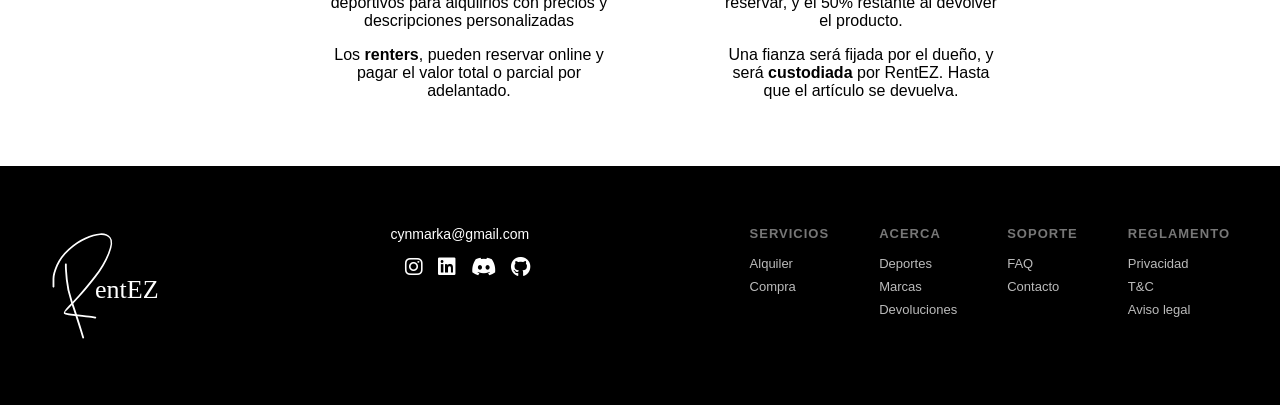
==== commit e1466b4c: "Se añade pagina de registro, se modifican rutas en barras de navegacion" ====
--- a/index.html
+++ b/index.html
@@ -25,6 +25,8 @@
           <a href="paginas/equipo.html">Equipo</a>
           <a href="paginas/comunidad.html">Comunidad</a>
           <a href="paginas/uso.html">Uso</a>
+          <a href="paginas/registro.html">Registro</a>
+          
         </nav>
       </div>
     </header>
--- a/css/estilos.css
+++ b/css/estilos.css
@@ -1,8 +1,15 @@
-/**************** CLASES PARA PÁGINA DE INICIO *********************/
-/* Contenedor que fija la barra de navegación para que esté siempre visible */
-body {
-    font-family: "Roboto", sans-serif;
-}
+/* ==========================================================================
+   1. CONFIGURACIÓN GLOBAL
+   ========================================================================== */
+   body {
+       font-family: "Roboto", sans-serif;
+       margin: 0;
+       padding: 0;
+    }
+    /* ==========================================================================
+    2. NAVEGACIÓN (HEADER)
+    ========================================================================== */
+    /* Contenedor que fija la barra de navegación para que esté siempre visible */
 .menu-fijo {
     position: fixed; /* Mantiene la barra a la vista*/
     top: 16px;       /* Separa un poco del margen superior*/
@@ -34,37 +41,38 @@
 .enlaces a:hover {
     color: #888; /* Color gris al pasar el ratón */
 }
-/* Elemento principal */
-.stage {
-    display: grid;
-    grid-template-columns: 1fr 1fr;/* creamos dos columnas,  de igual ancho*/
-    align-items: center;
-    padding: 100px 8% 0; /* pt-24 o pt-36 */
-    gap: 20px;
-    margin-bottom: 10px;
-}
-/* Título con efecto inclinado */
-.titulo-inclinado {
-    font-size: 4rem;
-    font-weight: bold;
-    color: black;
-    transform: skewX(6deg); /* inclina el texto lateralmente */
-    text-align: right;
-    padding: 0 40px;
-    line-height: 1;
-}
-.descripcion {
-    max-width: 500px;
-    margin-left: 50px;
-}
-.subtitulo {
-    font-size: 1.5rem;
-    font-weight: bold;
-}
-.parrafo {
-    font-size: 0.9rem;
-    margin-top: 16px;
-}
+/* ==========================================================================
+   3. COMPONENTES REUTILIZABLES
+   ========================================================================== */
+   .big-container {
+    display: flex;             /* alineamos los hijos */
+    flex-direction: row;       /* en columnas */
+    justify-content: center;   /* centramos las tarjetas */
+    gap: 40px;                 /* espacio entre tarjetas */
+    flex-wrap: wrap;           /* si no caben, la siguiente baja automáticamente */
+    padding: 50px 20px;
+}
+
+/* Corrección para permitir fondos oscuros */
+.big-container.fondo-oscuro {
+    background-color: #000;
+    color: #fff;
+}
+/* Corrección para permitir fondos oscuros */
+.big-container.fondo-oscuro {
+    background-color: #000;
+    color: #fff;
+    text-align: center;
+}
+
+/* Ajuste de los títulos dentro del fondo oscuro */
+.big-container.fondo-oscuro .titulo-starting {
+    color: #fff;
+    width: 100%;       /* Asegura que el título ocupe todo el ancho para poder centrarse */
+    margin-left: auto;
+    margin-right: auto;
+}
+
 /* Botón estilo píldora */
 .boton-negro {
     display: inline-block;
@@ -79,22 +87,40 @@
 .boton-negro:hover {
     background: #888; /* gris */
 }
-/* Imagen con efectos, mis favoritosss */
-.contenedor-foto img {
-    width: 100%;
-    max-width: 600px;
-    transition: transform 0.7s ease; /* fluidez en la animación */
-    transform: translateX(-16px) translateY(12px); /*  se genera el desplazamiento */
-}
-.contenedor-foto img:hover {
-    transform: scale(1.3); /* La imagen crece al pasar el cursor, efectazo zoom */
-}
-/* Responsive básico */
-@media (max-width: 768px) {
-    .stage { grid-template-columns: 1fr; text-align: center; }
-    .titulo-inclinado { text-align: center; font-size: 2.5rem; }
-    .descripcion { margin: 0 auto; }
-}
+
+/* ==========================================================================
+   4. SECCIONES HERO Y PROCESO (USO EN TODAS LAS PÁGINAS)
+   ========================================================================== */
+
+
+/* Elemento principal */
+.stage {
+    display: grid;
+    grid-template-columns: 1fr 1fr;/* creamos dos columnas,  de igual ancho*/
+    align-items: center;
+    padding: 100px 8% 0; /* pt-24 o pt-36 */
+    gap: 20px;
+    margin-bottom: 10px;
+}
+/* Título con efecto inclinado */
+.titulo-inclinado {
+    font-size: 4rem;
+    font-weight: bold;
+    color: black;
+    transform: skewX(6deg); /* inclina el texto lateralmente */
+    text-align: right;
+    padding: 0 40px;
+    line-height: 1;
+}
+.descripcion {
+    max-width: 500px;
+    margin-left: 50px;
+}
+.subtitulo {
+    font-size: 1.5rem;
+    font-weight: bold;
+}
+
 /* Sección general  */
 .starting-section {
     background-color: #000;
@@ -119,6 +145,8 @@
     }
     
 }
+
+
 /* Imagen y sus animaciones (transition, translate, hover:scale) */
 .img-animada {
     width: 100%;
@@ -131,6 +159,8 @@
 .img-animada:hover {
     transform: scale(1.25); /* escala al pasar el cursor */
 }
+
+
 /* Estilos de Texto */
 .starting-texto {
     text-align: center;
@@ -146,6 +176,12 @@
     margin: 32px auto 0;
     line-height: 1.6;
 }
+
+/* ==========================================================================
+   5. TARJETAS DE EXPERIENCIA / RESEÑAS
+   ========================================================================== */
+
+
 /* clases para las tarjetitas explicativas del proceso de renting */
 .tarjeta-experiencia {
   display: flex;
@@ -171,11 +207,6 @@
   padding-bottom: 16px;
 }
 
-.contenedor-imagen {
-  display: flex;
-  justify-content: center;
-}
-
 .imagen-skew {
   width: 150px;
   height: auto;
@@ -188,14 +219,124 @@
   transform: skewY(12deg);       /* desplazamiento de la imagen tipo monedita */
 }
 
-.big-container {
-    display: flex;             /* alineamos los hijos */
-    flex-direction: row;       /* en columnas */
-    justify-content: center;   /* centramos las tarjetas */
-    gap: 40px;                 /* espacio entre tarjetas */
-    flex-wrap: wrap;           /* si no caben, la siguiente baja automáticamente */
-    padding: 50px 20px;
-}
+
+.contenedor-imagen {
+  display: flex;
+  justify-content: center;
+}
+
+/* ==========================================================================
+   6. CARRUSEL DINÁMICO (COMUNIDAD)
+   ========================================================================== */
+
+/* Contenedor principal para dar espacio */
+.contenedor-carrusel {
+    margin-top: 100px;
+    position: relative;
+    padding: 20px 0;
+}
+
+/* El área de deslizamiento que contiene las tarjetas */
+.deslizador-carrusel {
+    position: relative;
+    width: 100%;
+    overflow: hidden; /* Oculta las tarjetas que no están activas */
+    display: flex;
+    justify-content: center;
+    align-items: center;
+}
+
+/* Ocultar todas las tarjetas por defecto */
+.deslizador-carrusel .diapositiva {
+    display: none;
+    width: 100%;
+    /* Reutilizamos el estilo de tus tarjetas estáticas */
+    transition: opacity 0.6s ease-in-out;
+}
+
+/* Mostrar solo la tarjeta 'aktif' */
+.deslizador-carrusel .diapositiva.aktif {
+    display: flex; /* Mantiene la alineación de tus tarjetas */
+}
+
+
+/* --- RESPONSIVE PARA EL CARRUSEL --- */
+@media screen and (max-width: 768px) {
+    .deslizador-carrusel .diapositiva.aktif {
+        flex-direction: column; /* Apila texto e imagen en móviles */
+        text-align: center;
+    }
+    .boton-prev, .boton-next {
+        font-size: 18px; /* Botones más pequeños en móvil */
+        padding: 12px;
+    }
+}
+/* Contenedor de los puntos */
+.indicadores-carrusel {
+    display: flex;
+    justify-content: center;
+    gap: 10px;
+    margin-top: 20px;
+    pointer-events: none; /* El usuario no puede interactuar con ellos */
+}
+
+/* Estilo de los puntos apagados */
+.punto {
+    height: 12px;
+    width: 12px;
+    background-color: #bbb;
+    border-radius: 50%;
+    display: inline-block;
+    transition: background-color 0.6s ease;
+}
+
+/* Estilo del punto que indica la imagen activa */
+.punto.aktif {
+    background-color: black;  
+}
+/* 1. Definimos el tamaño grande y anulamos la inclinación por defecto */
+.carrusel-grande .imagen-skew {
+    width: 300px;        
+    max-width: 100%;       /* Para móvil */
+    transform: none !important; /* Anulamos CUALQUIER inclinación heredada (skew) */
+}
+
+/* 2. Anulamos la animación y la inclinación al pasar el ratón (hover) */
+.carrusel-grande .imagen-skew:hover {
+    transform: none !important;
+}
+
+/* Opcional: Ajuste de la tarjeta si la imagen es muy grande */
+.carrusel-grande .tarjeta-experiencia {
+    max-width: 28rem;      /* Aumentamos el ancho de la tarjeta (era 22rem) */
+}
+
+.parrafo {
+    font-size: 0.9rem;
+    margin-top: 16px;
+}
+
+/* Imagen con efectos, mis favoritosss */
+.contenedor-foto img {
+    width: 100%;
+    max-width: 600px;
+    transition: transform 0.7s ease; /* fluidez en la animación */
+    transform: translateX(-16px) translateY(12px); /*  se genera el desplazamiento */
+}
+.contenedor-foto img:hover {
+    transform: scale(1.3); /* La imagen crece al pasar el cursor, efectazo zoom */
+}
+/* Responsive básico */
+@media (max-width: 768px) {
+    .stage { grid-template-columns: 1fr; text-align: center; }
+    .titulo-inclinado { text-align: center; font-size: 2.5rem; }
+    .descripcion { margin: 0 auto; }
+}
+
+/* ==========================================================================
+   7. FOOTER
+   ========================================================================== */
+
 /* Contenedor principal del pie de página */
 .footer {
   background-color: #000;
@@ -266,6 +407,10 @@
 .iconos-sociales i:hover {
   color: #888; /* Color gris al pasar el ratón */
 }
+
+/* ==========================================================================
+   8. MEDIA QUERIES (RESPONSIVE)
+   ========================================================================== */
 @media (max-width: 768px) {
     .contenedor-menu {
         height: 60px;       /* Reducimos la altura para ganar espacio visual */
@@ -318,17 +463,294 @@
         gap: 20px;
     }
 }
-
-
-/**************** CLASES PARA EQUIPO *********************/
-
-/* Aqui se deben poner las clases que se vayan a crear para equipo.html */
-
-/**************** CLASES PARA PRODUCTOS*********************/
-
-/* mismo para productos.html */
-
-
-
-
-
+/*MARIA*/
+* { box-sizing: border-box; margin: 0; padding: 0; }
+
+body { 
+    background-color: #ffffff; 
+    font-family: sans-serif; 
+}
+
+.contenedor-productos {
+    margin-top: 30px;
+    padding: 80px 5%;
+    text-align: center;
+}
+
+.titulo-seccion {
+    margin-bottom: 50px;
+    font-size: 2rem;
+    font-weight: bold;
+}
+
+.grid-productos {
+    display: flex;
+    flex-wrap: wrap;
+    justify-content: center;
+    gap: 30px;
+    margin-bottom: 40px;
+}
+
+/*ESTILO DE TARJETA*/
+.tarjeta {
+    width: 340px;
+    background: white; 
+    border: 2px solid black;
+    border-radius: 20px;
+    overflow: hidden;
+    box-shadow: 6px 6px 0px black;
+    text-align: left;
+}
+
+/* PARTE DE ARRIBA */
+.contenedor-img-producto {
+    background: #000000;
+    height: 380px;
+    display: flex;
+    align-items: center;
+    justify-content: center;
+    position: relative;
+}
+
+/* La imagen con luz blanca para que la imagen resalte */
+.contenedor-img-producto img {
+    max-width: 85%;
+    max-height: 85%;
+    object-fit: contain;
+    filter: drop-shadow(0 0 15px rgba(255, 255, 255, 0.8));
+}
+
+/* SOMBREADO NEÓN AZUL  */
+
+.tarjeta.neon-azul .contenedor-img-producto {
+    box-shadow: inset 0 0 25px rgba(0, 243, 255, 0.6);
+}
+
+/*  SOMBREADO NEÓN ROSA */
+.tarjeta.neon-rosa .contenedor-img-producto {
+    box-shadow: inset 0 0 25px rgba(255, 0, 255, 0.6);
+}
+
+/* SOMBREADO NEÓN ROJO */
+.tarjeta.neon-rojo .contenedor-img-producto {
+    box-shadow: inset 0 0 25px rgba(255, 0, 0, 0.7);
+}
+
+/* PARTE DE ABAJO*/
+.info-card {
+    padding: 20px;
+    background: white;
+}
+
+.info-card h3 {
+    font-size: 1.2rem;
+    margin-bottom: 10px;
+}
+
+.precio-negro {
+    font-weight: bold;
+    font-size: 1.4rem;
+    margin-bottom: 15px;
+}
+
+.detalle {
+    display: flex;
+    align-items: center;
+    margin: 5px 0;
+    font-size: 0.9rem;
+}
+
+/* ICONOS PEQUEÑOS */
+.icono-pequeno {
+    width: 22px !important;
+    height: 22px !important;
+    margin-right: 10px;
+    object-fit: contain;
+}
+
+.boton-alquiler {
+    display: inline-block;
+    margin-top: 15px;
+    color: black;
+    font-weight: bold;
+    text-decoration: underline;
+}
+/*  DISEÑO PAGINA EQUIPO: RESPETANDO PALETA DE COLORES */
+
+.tarjeta.equipo-negro {
+    background: #000000 !important; 
+    border: 2px solid #333;
+    box-shadow: 6px 6px 0px #222; 
+}
+
+
+.contenedor-img-equipo {
+    background: #ffffff; /* Fondo del círculo blanco */
+    width: 220px;
+    height: 220px;
+    border-radius: 50%;
+    margin: 30px auto 10px;
+    display: flex;
+    align-items: center;
+    justify-content: center;
+    position: relative;
+    overflow: hidden;
+    transition: 0.3s;
+}
+
+/* HALOS NEÓN SOBRE EL CÍRCULO BLANCO  RESPETANDO PALETA DE COLORES CONJUNTA */
+.tarjeta.neon-azul .contenedor-img-equipo { box-shadow: 0 0 20px rgba(0, 243, 255, 0.8); }
+.tarjeta.neon-rojo .contenedor-img-equipo { box-shadow: 0 0 20px rgba(255, 0, 0, 0.8); }
+
+.foto-equipo, .foto-equipo2 {
+    width: 70% !important;
+    height: 70% !important;
+    object-fit: contain !important;
+}
+
+.info-card-equipo {
+    padding: 20px;
+    text-align: left;
+    color: white; /* Todo el texto en blanco */
+}
+
+.info-card-equipo h3 {
+    font-size: 1.4rem;
+    margin-bottom: 5px;
+}
+
+.info-card-equipo .puesto {
+    font-size: 1rem;
+    color: #bbb; 
+    margin-bottom: 15px;
+    font-style: italic;
+}
+
+.info-card-equipo .datos p {
+    font-size: 0.85rem;
+    display: flex;
+    align-items: center;
+    margin-bottom: 8px;
+}
+
+.icono-blanco {
+    width: 18px;
+    height: 18px;
+    margin-right: 10px;
+    filter: invert(1); 
+}
+
+/* ACCESO: */
+
+.contenedor-acceso {
+    padding: 80px 5%;
+    text-align: center;
+    background-color: #ffffff;
+}
+
+.grid-acceso {
+    display: flex;
+    flex-direction: row; 
+    flex-wrap: wrap;     /* Esta funcionalidad permite bajar en móviles si no caben */
+    justify-content: center;
+    gap: 50px;         
+    margin-top: 40px;
+}
+
+.tarjeta.acceso.invertida {
+    width: 350px;
+    background: #000000; 
+    border: 2px solid black;
+    border-radius: 24px;
+    overflow: hidden;
+    box-shadow: 8px 8px 0px black;
+    transition: transform 0.3s cubic-bezier(0.175, 0.885, 0.32, 1.275);
+    text-align: left;
+}
+
+/* Efecto de movimiento como en el tipo producto */
+.tarjeta.acceso.invertida:hover {
+    transform: translateY(-15px);
+    box-shadow: 12px 12px 0px black;
+}
+
+.header-blanco {
+    background: #ffffff;
+    height: 180px;
+    display: flex;
+    align-items: center;
+    justify-content: center;
+    border-bottom: 2px solid #000;
+}
+
+.icono-tech {
+    width: 50% !important;
+    height: 50% !important;
+    object-fit: contain;
+}
+
+/* Halos neón sobre fondo blanco para respetar paleta de color */
+.neon-azul .icono-tech { filter: drop-shadow(0 0 12px rgba(0, 243, 255, 0.8)); }
+.neon-rosa .icono-tech { filter: drop-shadow(0 0 12px rgba(255, 0, 255, 0.8)); }
+
+.cuerpo-negro {
+    padding: 30px;
+    color: white;
+}
+
+.cuerpo-negro h3 {
+    font-size: 1.4rem;
+    text-transform: uppercase;
+    letter-spacing: 1px;
+    margin-bottom: 20px;
+}
+
+.form-acceso {
+    display: flex;
+    flex-direction: column;
+    gap: 20px;
+}
+
+.grupo-input label {
+    font-size: 0.75rem;
+    font-weight: bold;
+    text-transform: uppercase;
+    color: #aaaaaa;
+    margin-bottom: 6px;
+    display: block;
+}
+
+.grupo-input input {
+    width: 100%;
+    padding: 12px;
+    background: #111111;
+    border: 2px solid #ffffff;
+    border-radius: 10px;
+    color: white;
+    font-family: inherit;
+    outline: none;
+    transition: all 0.3s ease;
+}
+
+.neon-azul input:focus { border-color: #00f3ff; box-shadow: 0 0 10px rgba(0, 243, 255, 0.4); }
+.neon-rosa input:focus { border-color: #ff00ff; box-shadow: 0 0 10px rgba(255, 0, 255, 0.4); }
+
+.boton-blanco {
+    width: 100%;
+    padding: 15px;
+    background: #ffffff;
+    color: #000000;
+    border: none;
+    border-radius: 10px;
+    font-weight: bold;
+    text-transform: uppercase;
+    cursor: pointer;
+    margin-top: 10px;
+    box-shadow: 4px 4px 0px #333;
+    transition: all 0.2s;
+}
+
+.boton-blanco:active {
+    transform: translate(2px, 2px);
+    box-shadow: 2px 2px 0px #111;
+}
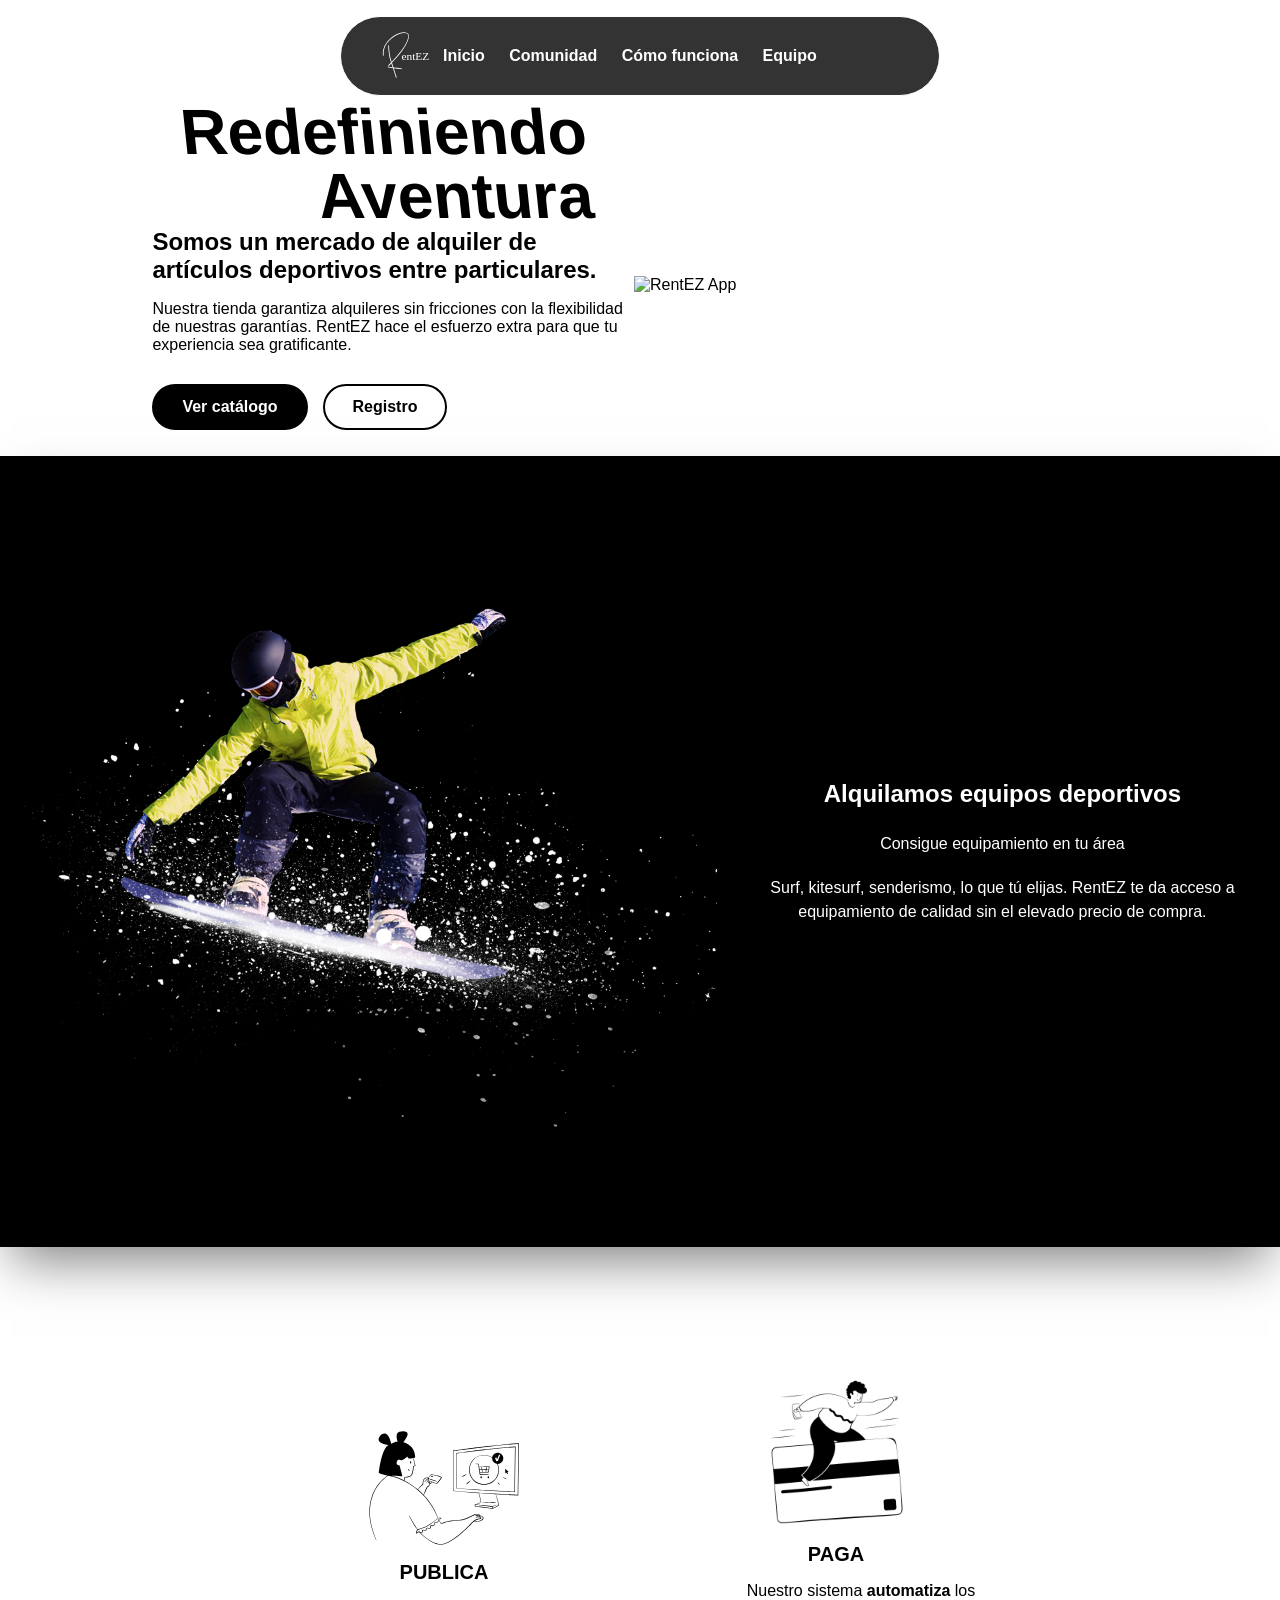
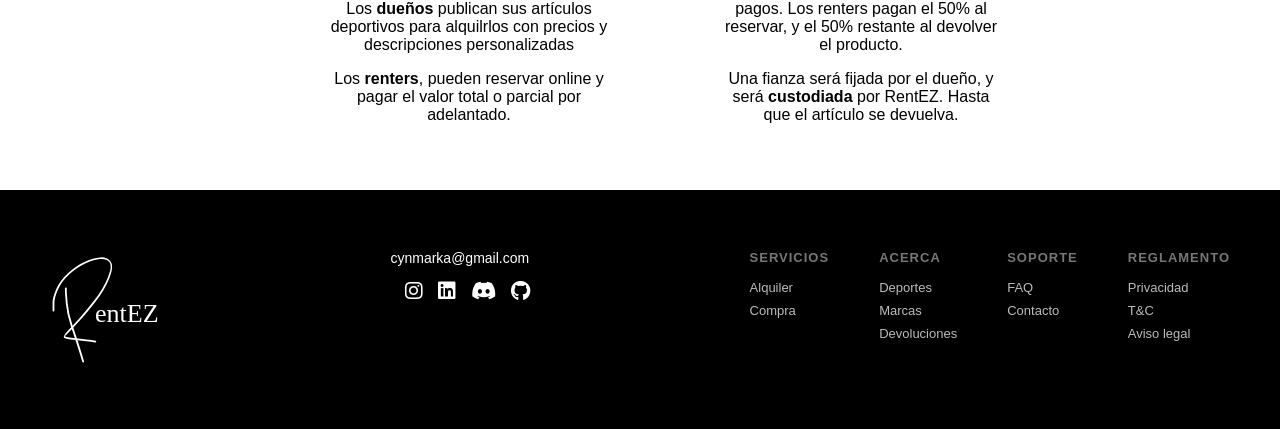
==== commit 35dce0f6: "se añaden otro boton para registro, y se modifica la navbar" ====
--- a/index.html
+++ b/index.html
@@ -21,33 +21,30 @@
           <img src="assets/logo.svg" alt="Logo RentEZ" height="50" width="70" />
         </a>
         <nav class="enlaces">
-          <a href="paginas/productos.html">Productos</a>
+             <a href="index.html"> Inicio</a>
+             <a href="paginas/comunidad.html">Comunidad</a>
+             <a href="paginas/uso.html">Cómo funciona</a>
           <a href="paginas/equipo.html">Equipo</a>
-          <a href="paginas/comunidad.html">Comunidad</a>
-          <a href="paginas/uso.html">Uso</a>
-          <a href="paginas/registro.html">Registro</a>
-          
         </nav>
       </div>
     </header>
     <section class="stage">
       <div class="stage-texto">
         <h1 class="titulo-inclinado">Redefiniendo Aventura</h1>
-        <div class="descripcion">
-          <p class="subtitulo">
-            Somos un mercado de alquiler de artículos deportivos, entre
-            particulares
-          </p>
-          <p class="parrafo">
-            Nuestra tienda garantiza alquileres sin fricciones, entre
-            particulares, con la flexibilidad adicional de las opciones de
-            garantía, RentEZ hace un esfuerzo extra para que tu experiencia de
-            alquiler sea aún más gratificante.
-          </p>
-          <div class="botones">
-            <a href="paginas/productos.html" class="boton-negro">Ver catalogo</a>
-          </div>
-        </div>
+       <div class="descripcion">
+  <p class="subtitulo">
+    Somos un mercado de alquiler de artículos deportivos entre particulares.
+  </p>
+  <p class="parrafo">
+    Nuestra tienda garantiza alquileres sin fricciones con la flexibilidad de nuestras garantías. 
+    RentEZ hace el esfuerzo extra para que tu experiencia sea gratificante.
+  </p>
+  
+  <div class="contenedor-botones">
+    <a href="paginas/productos.html" class="boton-negro">Ver catálogo</a>
+    <a href="paginas/registro.html" class="boton-linea">Registro</a>
+  </div>
+</div>
       </div>
       <div class="stage-imagen">
         <div class="contenedor-foto">
--- a/css/estilos.css
+++ b/css/estilos.css
@@ -28,7 +28,7 @@
     height: 80px;
     padding: 0 32px;
     border-radius: 9999px;          /* bordes totalmente redondeados */
-    max-width: 490px;               /* ancho máximo que queremos que tenga */
+    max-width: 600px;               /* ancho máximo que queremos que tenga */
     width: 90%;
 }
 /* Estilo de los enlaces */
@@ -73,21 +73,49 @@
     margin-right: auto;
 }
 
-/* Botón estilo píldora */
+/* Contenedor de botones */
+.contenedor-botones {
+    display: flex;
+    gap: 15px;            /* Espacio entre botones */
+    margin-top: 30px;
+    flex-wrap: wrap;      /* Para que en móviles muy pequeños bajen uno al otro */
+}
+
+/* Botón principal (Negro) */
 .boton-negro {
     display: inline-block;
     background: black;
     color: white;
-    padding: 12px 24px;
+    padding: 12px 28px;
     border-radius: 50px;
     text-decoration: none;
-    transition: 0.3s; /* cambio de color suave */
-    margin-top: 40px;
-}
+    font-weight: 600;
+    transition: 0.3s ease;
+    border: 2px solid black;
+}
+
 .boton-negro:hover {
-    background: #888; /* gris */
-}
-
+    background: #444;
+    border-color: #444;
+}
+
+/* Botón secundario (Solo borde) */
+.boton-linea {
+    display: inline-block;
+    background: transparent;
+    color: black;
+    padding: 12px 28px;
+    border-radius: 50px;
+    text-decoration: none;
+    font-weight: 600;
+    border: 2px solid black; /* Solo el contorno */
+    transition: 0.3s ease;
+}
+
+.boton-linea:hover {
+    background: black;
+    color: white;
+}
 /* ==========================================================================
    4. SECCIONES HERO Y PROCESO (USO EN TODAS LAS PÁGINAS)
    ========================================================================== */
@@ -166,15 +194,15 @@
     text-align: center;
 }
 .titulo-starting {
-    font-size: 2.25rem;
+    font-size: 1.8 rem;
     font-weight: bold;
-    margin-bottom: 32px;
+    margin-bottom: 24px;
 }
 .texto-paso, .texto-descripcion {
-    font-size: 1.25rem;
-    max-width: 36rem;
-    margin: 32px auto 0;
-    line-height: 1.6;
+    font-size: 1rem;
+    max-width: 30rem;
+    margin: 20px auto 0;
+    line-height: 1.5;
 }
 
 /* ==========================================================================
@@ -231,7 +259,7 @@
 
 /* Contenedor principal para dar espacio */
 .contenedor-carrusel {
-    margin-top: 100px;
+    margin-top: none;
     position: relative;
     padding: 20px 0;
 }
@@ -312,7 +340,7 @@
 }
 
 .parrafo {
-    font-size: 0.9rem;
+    font-size: 1rem;
     margin-top: 16px;
 }
 
@@ -469,6 +497,15 @@
 body { 
     background-color: #ffffff; 
     font-family: sans-serif; 
+    .subtitulo-zona {
+    font-size: 1.1rem;
+    color: #000000;
+    margin-top: -30px; /* Esto lo acerca un poco al título principal */
+    margin-bottom: 40px;
+    text-transform: uppercase;
+    letter-spacing: 1px;
+    font-weight: 400;
+}
 }
 
 .contenedor-productos {
@@ -500,6 +537,13 @@
     overflow: hidden;
     box-shadow: 6px 6px 0px black;
     text-align: left;
+    transition: transform 0.3s ease, box-shadow 0.3s ease;
+}
+.tarjeta:hover {
+    /* Elevamos la tarjeta hacia arriba */
+    transform: translateY(-12px);
+    /* Aumentamos la sombra para dar profundidad */
+    box-shadow: 12px 12px 0px black;
 }
 
 /* PARTE DE ARRIBA */
@@ -601,6 +645,8 @@
 /* HALOS NEÓN SOBRE EL CÍRCULO BLANCO  RESPETANDO PALETA DE COLORES CONJUNTA */
 .tarjeta.neon-azul .contenedor-img-equipo { box-shadow: 0 0 20px rgba(0, 243, 255, 0.8); }
 .tarjeta.neon-rojo .contenedor-img-equipo { box-shadow: 0 0 20px rgba(255, 0, 0, 0.8); }
+.tarjeta.neon-verde .contenedor-img-equipo { box-shadow: 0 0 20px rgba(25, 255, 67, 0.8); }
+
 
 .foto-equipo, .foto-equipo2 {
     width: 70% !important;
@@ -638,6 +684,58 @@
     height: 18px;
     margin-right: 10px;
     filter: invert(1); 
+}
+/* --- ESTILO RECUADRO INFERIOR EQUIPO --- */
+
+.recuadro-equipo-completo {
+    width: 100%;
+    max-width: 1080px; /* Suma de 3 tarjetas (340px) + gaps (30px) */
+    margin: 40px auto 0;
+    background: #000000;
+    border: 2px solid #333;
+    border-radius: 24px;
+    box-shadow: 8px 8px 0px #000;
+    overflow: hidden;
+    position: relative;
+    transition: transform 0.3s ease;
+}
+
+.recuadro-equipo-completo:hover {
+    transform: translateY(-5px);
+}
+
+.contenido-recuadro {
+    padding: 40px;
+    text-align: center;
+    color: white;
+}
+
+.contenido-recuadro h3 {
+    font-size: 1.8rem;
+    text-transform: uppercase;
+    letter-spacing: 2px;
+    margin-bottom: 15px;
+    color: #ffffff;
+}
+
+.contenido-recuadro p {
+    font-size: 1.1rem;
+    line-height: 1.6;
+    color: #bbbbbb;
+    max-width: 800px;
+    margin: 0 auto;
+}
+
+/* Efecto de halo neón sutil para el recuadro largo */
+.recuadro-equipo-completo::after {
+    content: "";
+    position: absolute;
+    top: 0;
+    left: 0;
+    right: 0;
+    bottom: 0;
+    box-shadow: inset 0 0 30px rgba(255, 255, 255, 0.05);
+    pointer-events: none;
 }
 
 /* ACCESO: */
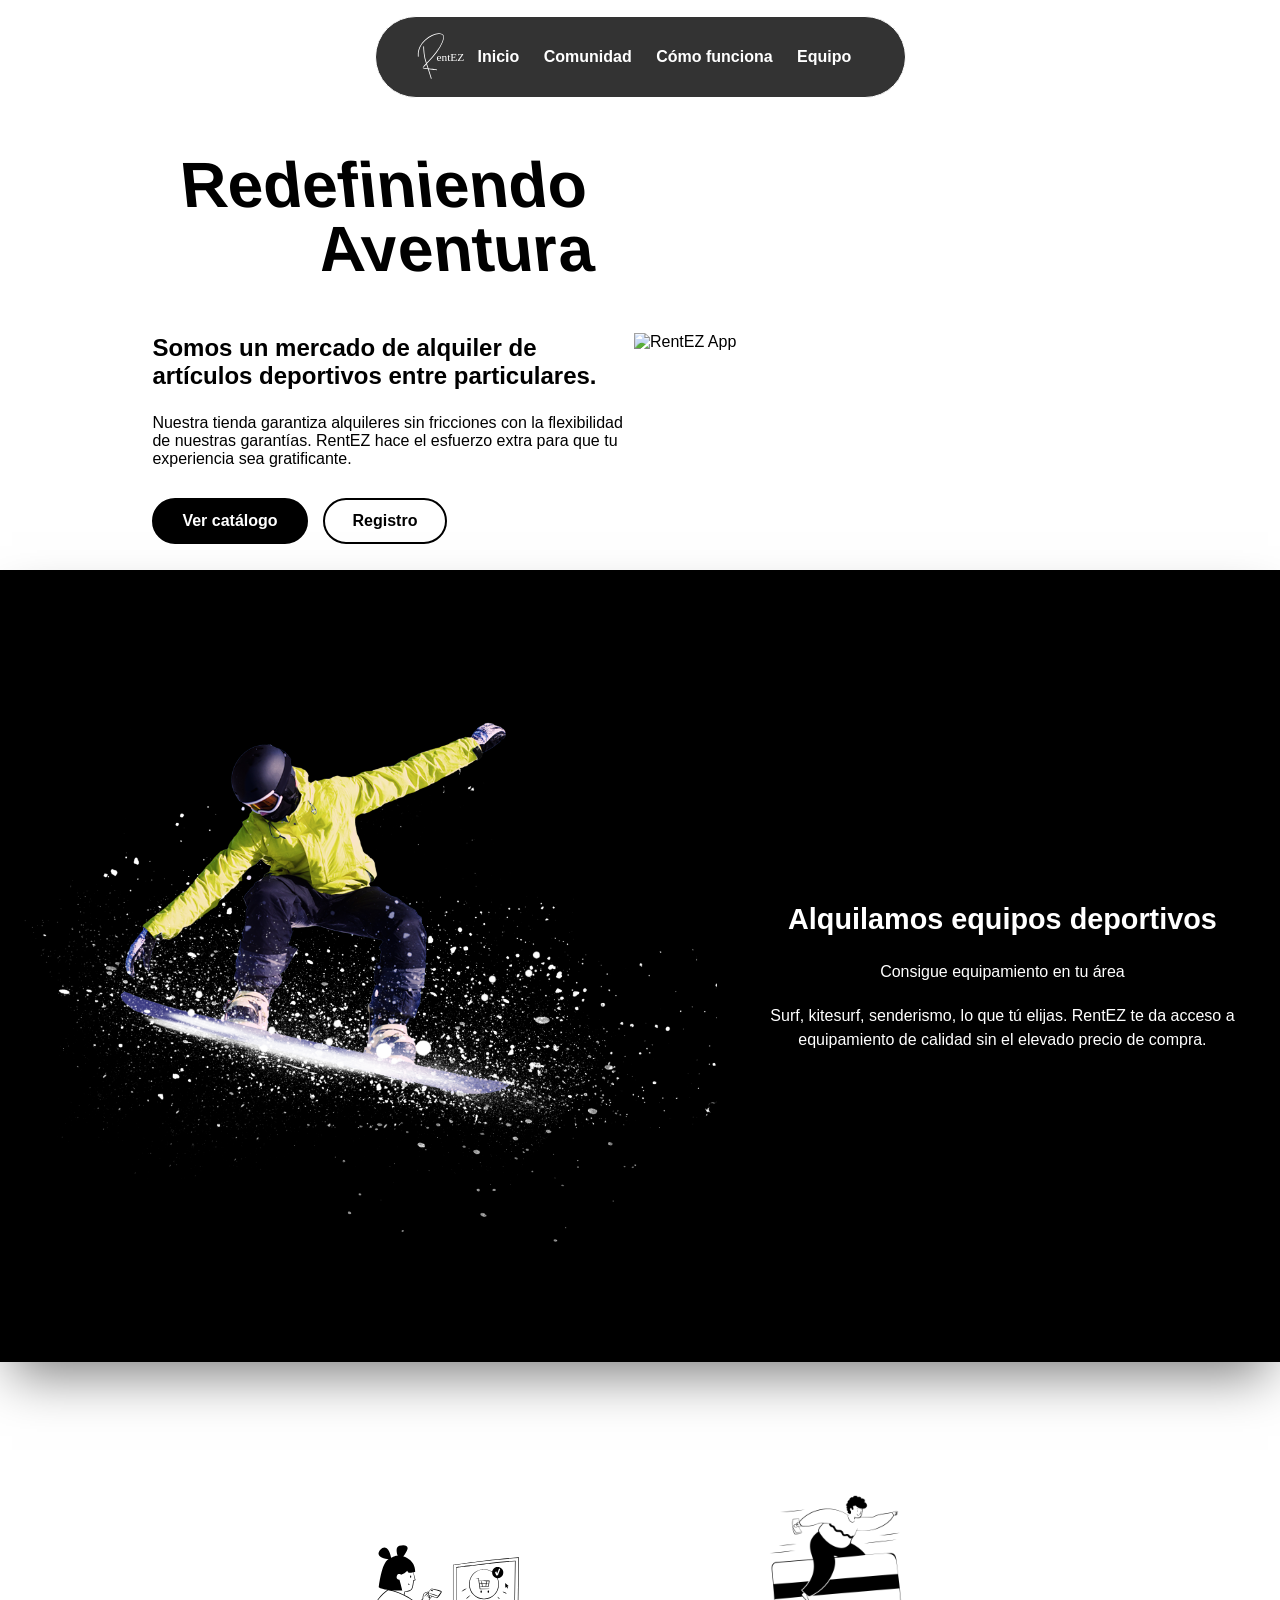
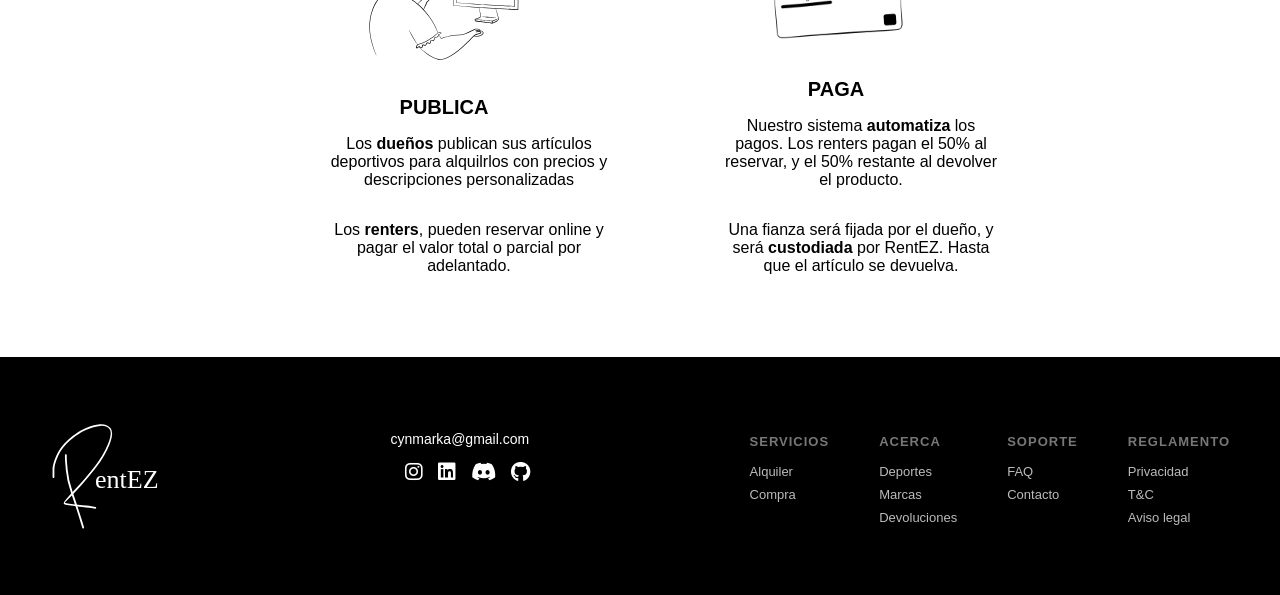
==== commit c0779992: "formatear código y eliminar clases que ya no se usan" ====
--- a/index.html
+++ b/index.html
@@ -21,9 +21,9 @@
           <img src="assets/logo.svg" alt="Logo RentEZ" height="50" width="70" />
         </a>
         <nav class="enlaces">
-             <a href="index.html"> Inicio</a>
-             <a href="paginas/comunidad.html">Comunidad</a>
-             <a href="paginas/uso.html">Cómo funciona</a>
+          <a href="index.html"> Inicio</a>
+          <a href="paginas/comunidad.html">Comunidad</a>
+          <a href="paginas/uso.html">Cómo funciona</a>
           <a href="paginas/equipo.html">Equipo</a>
         </nav>
       </div>
@@ -31,20 +31,23 @@
     <section class="stage">
       <div class="stage-texto">
         <h1 class="titulo-inclinado">Redefiniendo Aventura</h1>
-       <div class="descripcion">
-  <p class="subtitulo">
-    Somos un mercado de alquiler de artículos deportivos entre particulares.
-  </p>
-  <p class="parrafo">
-    Nuestra tienda garantiza alquileres sin fricciones con la flexibilidad de nuestras garantías. 
-    RentEZ hace el esfuerzo extra para que tu experiencia sea gratificante.
-  </p>
-  
-  <div class="contenedor-botones">
-    <a href="paginas/productos.html" class="boton-negro">Ver catálogo</a>
-    <a href="paginas/registro.html" class="boton-linea">Registro</a>
-  </div>
-</div>
+        <div class="descripcion">
+          <p class="subtitulo">
+            Somos un mercado de alquiler de artículos deportivos entre
+            particulares.
+          </p>
+          <p class="parrafo">
+            Nuestra tienda garantiza alquileres sin fricciones con la
+            flexibilidad de nuestras garantías. RentEZ hace el esfuerzo extra
+            para que tu experiencia sea gratificante.
+          </p>
+          <div class="contenedor-botones">
+            <a href="paginas/productos.html" class="boton-negro"
+              >Ver catálogo</a
+            >
+            <a href="paginas/registro.html" class="boton-linea">Registro</a>
+          </div>
+        </div>
       </div>
       <div class="stage-imagen">
         <div class="contenedor-foto">
@@ -65,8 +68,8 @@
           <h2 class="titulo-starting">Alquilamos equipos deportivos</h2>
           <p class="texto-paso">Consigue equipamiento en tu área</p>
           <p class="texto-descripcion">
-            Surf, kitesurf, senderismo, lo que tú elijas. RentEZ te da acceso
-            a equipamiento de calidad sin el elevado precio de compra.
+            Surf, kitesurf, senderismo, lo que tú elijas. RentEZ te da acceso a
+            equipamiento de calidad sin el elevado precio de compra.
           </p>
         </div>
       </div>
@@ -101,7 +104,8 @@
           </p>
           <p class="descripcion">
             Una fianza será fijada por el dueño, y será
-            <strong>custodiada </strong>por RentEZ. Hasta que el artículo se devuelva. 
+            <strong>custodiada </strong>por RentEZ. Hasta que el artículo se
+            devuelva.
           </p>
         </div>
         <div class="contenedor-imagen">
--- a/css/estilos.css
+++ b/css/estilos.css
@@ -1,228 +1,215 @@
 /* ==========================================================================
    1. CONFIGURACIÓN GLOBAL
    ========================================================================== */
-   body {
-       font-family: "Roboto", sans-serif;
-       margin: 0;
-       padding: 0;
-    }
-    /* ==========================================================================
+body {
+  font-family: "Roboto", sans-serif;
+  margin: 0;
+  padding: 0;
+}
+/* ==========================================================================
     2. NAVEGACIÓN (HEADER)
     ========================================================================== */
-    /* Contenedor que fija la barra de navegación para que esté siempre visible */
+/* Contenedor que fija la barra de navegación para que esté siempre visible */
 .menu-fijo {
-    position: fixed; /* Mantiene la barra a la vista*/
-    top: 16px;       /* Separa un poco del margen superior*/
-    width: 100%;
-    display: flex;
-    justify-content: center;
-    z-index: 50;      /* Asegura que esté por encima de todo los elementos */
+  position: fixed; /* Mantiene la barra a la vista*/
+  top: 16px; /* Separa un poco del margen superior*/
+  width: 100%;
+  display: flex;
+  justify-content: center;
+  z-index: 50; /* Asegura que esté por encima de todo los elementos */
 }
 /* El diseño de la navbar */
 .contenedor-menu {
-    display: flex;
-    align-items: center;
-    background-color: rgba(0, 0, 0, 0.8); /* fondo negro con opacidad */
-    backdrop-filter: blur(16px);     /* fondo transparente con desenfoque */
-    border: 1px solid white;       /* borde blanco de 1 pixel */
-    height: 80px;
-    padding: 0 32px;
-    border-radius: 9999px;          /* bordes totalmente redondeados */
-    max-width: 600px;               /* ancho máximo que queremos que tenga */
-    width: 90%;
+  display: flex;
+  align-items: center;
+  background-color: rgba(0, 0, 0, 0.8); /* fondo negro con opacidad */
+  backdrop-filter: blur(16px); /* fondo transparente con desenfoque */
+  border: 1px solid white; /* borde blanco de 1 pixel */
+  height: 80px;
+  padding: 0 32px;
+  border-radius: 9999px; /* bordes totalmente redondeados */
+  max-width: 465px; /* ancho máximo que queremos que tenga */
+  width: 90%;
 }
 /* Estilo de los enlaces */
 .enlaces a {
-    color: white;
-    text-decoration: none; /* quito el subrayado de los enlaces */
-    font-weight: bold;
-    margin-right: 20px;
+  color: white;
+  text-decoration: none; /* quito el subrayado de los enlaces */
+  font-weight: bold;
+  margin-right: 20px;
 }
 .enlaces a:hover {
-    color: #888; /* Color gris al pasar el ratón */
+  color: #888; /* Color gris al pasar el ratón */
 }
 /* ==========================================================================
    3. COMPONENTES REUTILIZABLES
    ========================================================================== */
-   .big-container {
-    display: flex;             /* alineamos los hijos */
-    flex-direction: row;       /* en columnas */
-    justify-content: center;   /* centramos las tarjetas */
-    gap: 40px;                 /* espacio entre tarjetas */
-    flex-wrap: wrap;           /* si no caben, la siguiente baja automáticamente */
-    padding: 50px 20px;
+.big-container {
+  display: flex; /* alineamos los hijos */
+  flex-direction: row; /* en columnas */
+  justify-content: center; /* centramos las tarjetas */
+  gap: 40px; /* espacio entre tarjetas */
+  flex-wrap: wrap; /* si no caben, la siguiente baja automáticamente */
+  padding: 50px 20px;
 }
 
 /* Corrección para permitir fondos oscuros */
 .big-container.fondo-oscuro {
-    background-color: #000;
-    color: #fff;
-}
-/* Corrección para permitir fondos oscuros */
-.big-container.fondo-oscuro {
-    background-color: #000;
-    color: #fff;
-    text-align: center;
+  background-color: #000;
+  color: #fff;
+  text-align: center;
 }
 
 /* Ajuste de los títulos dentro del fondo oscuro */
 .big-container.fondo-oscuro .titulo-starting {
-    color: #fff;
-    width: 100%;       /* Asegura que el título ocupe todo el ancho para poder centrarse */
-    margin-left: auto;
-    margin-right: auto;
-}
-
+  color: #fff;
+  width: 100%; /* Asegura que el título ocupe todo el ancho para poder centrarse */
+  margin-left: auto;
+  margin-right: auto;
+}
 /* Contenedor de botones */
 .contenedor-botones {
-    display: flex;
-    gap: 15px;            /* Espacio entre botones */
-    margin-top: 30px;
-    flex-wrap: wrap;      /* Para que en móviles muy pequeños bajen uno al otro */
-}
-
+  display: flex;
+  gap: 15px; /* Espacio entre botones */
+  margin-top: 30px;
+  flex-wrap: wrap; /* Para que en móviles muy pequeños bajen uno al otro */
+}
 /* Botón principal (Negro) */
 .boton-negro {
-    display: inline-block;
-    background: black;
-    color: white;
-    padding: 12px 28px;
-    border-radius: 50px;
-    text-decoration: none;
-    font-weight: 600;
-    transition: 0.3s ease;
-    border: 2px solid black;
-}
-
+  display: inline-block;
+  background: black;
+  color: white;
+  padding: 12px 28px;
+  border-radius: 50px;
+  text-decoration: none;
+  font-weight: 600;
+  transition: 0.3s ease;
+  border: 2px solid black;
+}
 .boton-negro:hover {
-    background: #444;
-    border-color: #444;
-}
-
+  background: #444;
+  border-color: #444;
+}
 /* Botón secundario (Solo borde) */
 .boton-linea {
-    display: inline-block;
-    background: transparent;
-    color: black;
-    padding: 12px 28px;
-    border-radius: 50px;
-    text-decoration: none;
-    font-weight: 600;
-    border: 2px solid black; /* Solo el contorno */
-    transition: 0.3s ease;
-}
-
+  display: inline-block;
+  background: transparent;
+  color: black;
+  padding: 12px 28px;
+  border-radius: 50px;
+  text-decoration: none;
+  font-weight: 600;
+  border: 2px solid black; /* Solo el contorno */
+  transition: 0.3s ease;
+}
 .boton-linea:hover {
-    background: black;
-    color: white;
-}
+  background: black;
+  color: white;
+}
+
 /* ==========================================================================
    4. SECCIONES HERO Y PROCESO (USO EN TODAS LAS PÁGINAS)
    ========================================================================== */
 
-
 /* Elemento principal */
 .stage {
-    display: grid;
-    grid-template-columns: 1fr 1fr;/* creamos dos columnas,  de igual ancho*/
-    align-items: center;
-    padding: 100px 8% 0; /* pt-24 o pt-36 */
-    gap: 20px;
-    margin-bottom: 10px;
+  display: grid;
+  grid-template-columns: 1fr 1fr; /* creamos dos columnas,  de igual ancho*/
+  align-items: center;
+  padding: 100px 8% 0; /* pt-24 o pt-36 */
+  gap: 20px;
+  margin-bottom: 10px;
 }
 /* Título con efecto inclinado */
 .titulo-inclinado {
-    font-size: 4rem;
-    font-weight: bold;
-    color: black;
-    transform: skewX(6deg); /* inclina el texto lateralmente */
-    text-align: right;
-    padding: 0 40px;
-    line-height: 1;
+  font-size: 4rem;
+  font-weight: bold;
+  color: black;
+  transform: skewX(6deg); /* inclina el texto lateralmente */
+  text-align: right;
+  padding: 0 40px;
+  line-height: 1;
 }
 .descripcion {
-    max-width: 500px;
-    margin-left: 50px;
+  max-width: 500px;
+  margin-left: 50px;
 }
 .subtitulo {
-    font-size: 1.5rem;
-    font-weight: bold;
+  font-size: 1.5rem;
+  font-weight: bold;
 }
 
 /* Sección general  */
 .starting-section {
-    background-color: #000;
-    color: #fff;
-    padding: 128px 32px; 
-    display: flex;
-    justify-content: center;
-    align-items: center;
-    box-shadow: 0 25px 50px -12px rgba(0, 0, 0, 0.5); /* sensación de relieve */
+  background-color: #000;
+  color: #fff;
+  padding: 128px 32px;
+  display: flex;
+  justify-content: center;
+  align-items: center;
+  box-shadow: 0 25px 50px -12px rgba(0, 0, 0, 0.5); /* sensación de relieve */
 }
 /* Contenedor flex */
 .starting-container {
-    display: flex;
-    flex-direction: column; /* cambio de dirección */
-    align-items: center;
-    gap: 32px; /* espaciado entre elementos */
-    max-width: 1200px;
+  display: flex;
+  flex-direction: column; /* cambio de dirección */
+  align-items: center;
+  gap: 32px; /* espaciado entre elementos */
+  max-width: 1200px;
 }
 @media (min-width: 768px) {
-    .starting-container {
-        flex-direction: row; /* pasamos de dos col a 1 */
-    }
-    
-}
-
+  .starting-container {
+    flex-direction: row; /* pasamos de dos col a 1 */
+  }
+}
 
 /* Imagen y sus animaciones (transition, translate, hover:scale) */
 .img-animada {
-    width: 100%;
-    max-width: 700px;
-    height: auto;
-    transition: all 0.7s ease; /* duración de la animación */
-    transition-delay: 0.2s; /* retraso  */
-    transform: translateX(-16px) translateY(12px); /* -desplazamiento vertical y horizontal */
+  width: 100%;
+  max-width: 700px;
+  height: auto;
+  transition: all 0.7s ease; /* duración de la animación */
+  transition-delay: 0.2s; /* retraso  */
+  transform: translateX(-16px) translateY(12px); /* -desplazamiento vertical y horizontal */
 }
 .img-animada:hover {
-    transform: scale(1.25); /* escala al pasar el cursor */
-}
-
+  transform: scale(1.25); /* escala al pasar el cursor */
+}
 
 /* Estilos de Texto */
 .starting-texto {
-    text-align: center;
+  text-align: center;
 }
 .titulo-starting {
-    font-size: 1.8 rem;
-    font-weight: bold;
-    margin-bottom: 24px;
-}
-.texto-paso, .texto-descripcion {
-    font-size: 1rem;
-    max-width: 30rem;
-    margin: 20px auto 0;
-    line-height: 1.5;
+  font-size: 1.8rem;
+  font-weight: bold;
+  margin-bottom: 24px;
+}
+.texto-paso,
+.texto-descripcion {
+  font-size: 1rem;
+  max-width: 30rem;
+  margin: 20px auto 0;
+  line-height: 1.5;
 }
 
 /* ==========================================================================
    5. TARJETAS DE EXPERIENCIA / RESEÑAS
    ========================================================================== */
 
-
 /* clases para las tarjetitas explicativas del proceso de renting */
 .tarjeta-experiencia {
   display: flex;
   flex-direction: column-reverse; /* imagen encima del texto*/
   width: 100%;
-  max-width: 22rem;              /* ancho max*/
+  max-width: 22rem; /* ancho max*/
   margin-top: 64px;
   padding-top: 16px;
 }
 
 .contenido-texto {
   margin: 0 12px;
-  text-align: center;            /* texto centradito */
+  text-align: center; /* texto centradito */
 }
 
 .titulo-proceso-renting {
@@ -239,14 +226,13 @@
   width: 150px;
   height: auto;
   padding-bottom: 16px;
-  transition: transform 0.7s;    /* duración */
+  transition: transform 0.7s; /* duración */
 }
 
 /* Efecto al pasar el ratón (hover) */
 .imagen-skew:hover {
-  transform: skewY(12deg);       /* desplazamiento de la imagen tipo monedita */
-}
-
+  transform: skewY(12deg); /* desplazamiento de la imagen tipo monedita */
+}
 
 .contenedor-imagen {
   display: flex;
@@ -259,106 +245,109 @@
 
 /* Contenedor principal para dar espacio */
 .contenedor-carrusel {
-    margin-top: none;
-    position: relative;
-    padding: 20px 0;
+  margin-top: none;
+  position: relative;
+  padding: 20px 0;
 }
 
 /* El área de deslizamiento que contiene las tarjetas */
 .deslizador-carrusel {
-    position: relative;
-    width: 100%;
-    overflow: hidden; /* Oculta las tarjetas que no están activas */
-    display: flex;
-    justify-content: center;
-    align-items: center;
+  position: relative;
+  width: 100%;
+  overflow: hidden; /* Oculta las tarjetas que no están activas */
+  display: flex;
+  justify-content: center;
+  align-items: center;
 }
 
 /* Ocultar todas las tarjetas por defecto */
 .deslizador-carrusel .diapositiva {
-    display: none;
-    width: 100%;
-    /* Reutilizamos el estilo de tus tarjetas estáticas */
-    transition: opacity 0.6s ease-in-out;
+  display: none;
+  width: 100%;
+  /* Reutilizamos el estilo de tus tarjetas estáticas */
+  transition: opacity 0.6s ease-in-out;
 }
 
 /* Mostrar solo la tarjeta 'aktif' */
 .deslizador-carrusel .diapositiva.aktif {
-    display: flex; /* Mantiene la alineación de tus tarjetas */
-}
-
+  display: flex; /* Mantiene la alineación de tus tarjetas */
+}
 
 /* --- RESPONSIVE PARA EL CARRUSEL --- */
 @media screen and (max-width: 768px) {
-    .deslizador-carrusel .diapositiva.aktif {
-        flex-direction: column; /* Apila texto e imagen en móviles */
-        text-align: center;
-    }
-    .boton-prev, .boton-next {
-        font-size: 18px; /* Botones más pequeños en móvil */
-        padding: 12px;
-    }
+  .deslizador-carrusel .diapositiva.aktif {
+    flex-direction: column; /* Apila texto e imagen en móviles */
+    text-align: center;
+  }
 }
 /* Contenedor de los puntos */
 .indicadores-carrusel {
-    display: flex;
-    justify-content: center;
-    gap: 10px;
-    margin-top: 20px;
-    pointer-events: none; /* El usuario no puede interactuar con ellos */
+  display: flex;
+  justify-content: center;
+  gap: 10px;
+  margin-top: 20px;
+  pointer-events: none; /* El usuario no puede interactuar con ellos */
 }
 
 /* Estilo de los puntos apagados */
 .punto {
-    height: 12px;
-    width: 12px;
-    background-color: #bbb;
-    border-radius: 50%;
-    display: inline-block;
-    transition: background-color 0.6s ease;
+  height: 12px;
+  width: 12px;
+  background-color: #bbb;
+  border-radius: 50%;
+  display: inline-block;
+  transition: background-color 0.6s ease;
 }
 
 /* Estilo del punto que indica la imagen activa */
 .punto.aktif {
-    background-color: black;  
+  background-color: black;
 }
 /* 1. Definimos el tamaño grande y anulamos la inclinación por defecto */
 .carrusel-grande .imagen-skew {
-    width: 300px;        
-    max-width: 100%;       /* Para móvil */
-    transform: none !important; /* Anulamos CUALQUIER inclinación heredada (skew) */
+  width: 300px;
+  max-width: 100%; /* Para móvil */
+  transform: none !important; /* Anulamos CUALQUIER inclinación heredada (skew) */
 }
 
 /* 2. Anulamos la animación y la inclinación al pasar el ratón (hover) */
 .carrusel-grande .imagen-skew:hover {
-    transform: none !important;
+  transform: none !important;
 }
 
 /* Opcional: Ajuste de la tarjeta si la imagen es muy grande */
 .carrusel-grande .tarjeta-experiencia {
-    max-width: 28rem;      /* Aumentamos el ancho de la tarjeta (era 22rem) */
+  max-width: 28rem; /* Aumentamos el ancho de la tarjeta (era 22rem) */
 }
 
 .parrafo {
-    font-size: 1rem;
-    margin-top: 16px;
+  font-size: 1rem;
+  margin-top: 16px;
 }
 
 /* Imagen con efectos, mis favoritosss */
 .contenedor-foto img {
-    width: 100%;
-    max-width: 600px;
-    transition: transform 0.7s ease; /* fluidez en la animación */
-    transform: translateX(-16px) translateY(12px); /*  se genera el desplazamiento */
+  width: 100%;
+  max-width: 600px;
+  transition: transform 0.7s ease; /* fluidez en la animación */
+  transform: translateX(-16px) translateY(12px); /*  se genera el desplazamiento */
 }
 .contenedor-foto img:hover {
-    transform: scale(1.3); /* La imagen crece al pasar el cursor, efectazo zoom */
+  transform: scale(1.3); /* La imagen crece al pasar el cursor, efectazo zoom */
 }
 /* Responsive básico */
 @media (max-width: 768px) {
-    .stage { grid-template-columns: 1fr; text-align: center; }
-    .titulo-inclinado { text-align: center; font-size: 2.5rem; }
-    .descripcion { margin: 0 auto; }
+  .stage {
+    grid-template-columns: 1fr;
+    text-align: center;
+  }
+  .titulo-inclinado {
+    text-align: center;
+    font-size: 2.5rem;
+  }
+  .descripcion {
+    margin: 0 auto;
+  }
 }
 
 /* ==========================================================================
@@ -397,7 +386,7 @@
 
 .footer-nav {
   display: flex; /* agrupo las columnas de enlaces */
-  gap: 50px;     /* con un espacio de 50px entre ellas. */
+  gap: 50px; /* con un espacio de 50px entre ellas. */
 }
 
 .footer-columna h4 {
@@ -440,321 +429,387 @@
    8. MEDIA QUERIES (RESPONSIVE)
    ========================================================================== */
 @media (max-width: 768px) {
-    .contenedor-menu {
-        height: 60px;       /* Reducimos la altura para ganar espacio visual */
-        padding: 0 15px;    /* Menos espacio interno lateral */
-        gap: 20px;          /* Reducimos mucho el espacio entre logo y enlaces */
-    }
-    .enlaces a {
-        font-size: 0.8rem;  /* Letra un poco más pequeña */
-        margin-right: 10px; /* Menos separación entre palabras */
-    }
-    .stage { 
-        display: block;          /* Quitamos el Grid para que no haya columnas */
-        text-align: center;      /* Centramos todo el contenido */
-        padding: 80px 20px 0;    /* Reducimos el padding lateral del 8% a 20px */
-    }
-
-    .titulo-inclinado { 
-        text-align: center; 
-        font-size: 2.2rem;       /* Título más pequeño para que no desborde */
-        transform: none;         /* Quitamos la inclinación (skew) en móvil */
-        padding: 0;
-        margin-bottom: 20px;
-    }
-
-    .descripcion { 
-        margin: 0 auto;          /* ELIMINAMOS el margin-left: 50px */
-        max-width: 100%;         /* Que ocupe todo el ancho */
-        padding: 0;
-    }
-
-    .parrafo {
-        font-size: 0.95rem;
-        line-height: 1.4;
-        white-space: normal;     /* Obligamos al texto a saltar de línea */
-    }
-
-    /* Ocultamos la foto para ganar espacio */
-    .stage-imagen, .contenedor-foto { 
-        display: none; 
-    }
-    .footer {
-        flex-direction: column;
-        align-items: center;
-        gap: 40px;
-        text-align: center;
-    }
-    .footer-nav { /*distribución de horizontal a vertical*/
-        flex-wrap: wrap;
-        justify-content: center;
-        gap: 20px;
-    }
-}
-/*MARIA*/
-* { box-sizing: border-box; margin: 0; padding: 0; }
-
-body { 
-    background-color: #ffffff; 
-    font-family: sans-serif; 
-    .subtitulo-zona {
-    font-size: 1.1rem;
-    color: #000000;
-    margin-top: -30px; /* Esto lo acerca un poco al título principal */
-    margin-bottom: 40px;
-    text-transform: uppercase;
-    letter-spacing: 1px;
-    font-weight: 400;
-}
-}
-
-.contenedor-productos {
-    margin-top: 30px;
-    padding: 80px 5%;
+  .contenedor-menu {
+    height: 60px; /* Reducimos la altura para ganar espacio visual */
+    padding: 0 15px; /* Menos espacio interno lateral */
+    gap: 20px; /* Reducimos mucho el espacio entre logo y enlaces */
+  }
+  .enlaces a {
+    font-size: 0.8rem; /* Letra un poco más pequeña */
+    margin-right: 10px; /* Menos separación entre palabras */
+  }
+  .stage {
+    display: block; /* Quitamos el Grid para que no haya columnas */
+    text-align: center; /* Centramos todo el contenido */
+    padding: 80px 20px 0; /* Reducimos el padding lateral del 8% a 20px */
+  }
+
+  .titulo-inclinado {
     text-align: center;
-}
-
-.titulo-seccion {
-    margin-bottom: 50px;
-    font-size: 2rem;
-    font-weight: bold;
-}
-
-.grid-productos {
-    display: flex;
+    font-size: 2.2rem; /* Título más pequeño para que no desborde */
+    transform: none; /* Quitamos la inclinación (skew) en móvil */
+    padding: 0;
+    margin-bottom: 20px;
+  }
+
+  .descripcion {
+    margin: 0 auto; /* ELIMINAMOS el margin-left: 50px */
+    max-width: 100%; /* Que ocupe todo el ancho */
+    padding: 0;
+  }
+
+  .parrafo {
+    font-size: 0.95rem;
+    line-height: 1.4;
+    white-space: normal; /* Obligamos al texto a saltar de línea */
+  }
+
+  /* Ocultamos la foto para ganar espacio */
+  .stage-imagen,
+  .contenedor-foto {
+    display: none;
+  }
+  .footer {
+    flex-direction: column;
+    align-items: center;
+    gap: 40px;
+    text-align: center;
+  }
+  .footer-nav {
+    /* distribución de horizontal a vertical */
     flex-wrap: wrap;
     justify-content: center;
-    gap: 30px;
-    margin-bottom: 40px;
-}
-
-/*ESTILO DE TARJETA*/
+    gap: 20px;
+  }
+}
+/*MARIA*/
+/* ==========================================================================
+   9. SECCIÓN PERSONAL DE MARÍA: PRODUCTOS, EQUIPO Y REGISTRO
+   Criterio 1: Código comentado y sin errores de anidamiento.
+   ========================================================================== */
+
+/* Configuración base para el contenido de María */
+.contenedor-productos {
+  margin-top: 30px;
+  padding: 80px 5%;
+  text-align: center;
+}
+
+.titulo-seccion {
+  margin-bottom: 20px;
+  font-size: 2rem;
+  font-weight: bold;
+  text-transform: uppercase;
+}
+
+/* Corrección Karol: Clase fuera del body para evitar errores de cascada */
+.subtitulo-zona {
+  font-size: 1.1rem;
+  color: #444;
+  margin-bottom: 50px;
+  text-transform: uppercase;
+  letter-spacing: 1px;
+  font-weight: 400;
+}
+
+/* EFECTO PARALLAX OBLIGATORIO (Criterio 4) */
+.banner-parallax {
+  background-image: url("../assets/rentez1.png");
+  height: 400px;
+  background-attachment: fixed;
+  background-position: center;
+  background-repeat: no-repeat;
+  background-size: cover;
+  display: flex;
+  align-items: center;
+  justify-content: center;
+  margin: 40px 0;
+  border-top: 2px solid #000;
+  border-bottom: 2px solid #000;
+}
+
+.banner-parallax h2 {
+  color: white;
+  font-size: 2.8rem;
+  text-shadow: 3px 3px 15px rgba(0, 0, 0, 0.9);
+  text-transform: uppercase;
+}
+
+/* TABLA OBLIGATORIA (Criterio 2: 2 col x 5 filas) */
+.contenedor-tabla {
+  max-width: 900px;
+  margin: 60px auto;
+  padding: 20px;
+}
+
+.tabla-precios {
+  width: 100%;
+  border-collapse: collapse;
+  background: white;
+}
+
+.tabla-precios th,
+.tabla-precios td {
+  border: 2px solid #000;
+  padding: 15px;
+  text-align: left;
+}
+
+.tabla-precios th {
+  background-color: #000;
+  color: #fff;
+  text-transform: uppercase;
+  border: 1px solid white;
+  border-radius: 9999px;
+}
+
+/* --- TARJETAS DE PRODUCTO Y EQUIPO --- */
+.grid-productos {
+  display: flex;
+  flex-wrap: wrap;
+  justify-content: center;
+  gap: 30px;
+  margin-bottom: 40px;
+}
+
 .tarjeta {
-    width: 340px;
-    background: white; 
-    border: 2px solid black;
-    border-radius: 20px;
-    overflow: hidden;
-    box-shadow: 6px 6px 0px black;
-    text-align: left;
-    transition: transform 0.3s ease, box-shadow 0.3s ease;
-}
+  width: 340px;
+  background: white;
+  border: 2px solid black;
+  border-radius: 20px;
+  overflow: hidden;
+  box-shadow: 6px 6px 0px black;
+  text-align: left;
+  transition: transform 0.3s ease, box-shadow 0.3s ease;
+}
+
 .tarjeta:hover {
-    /* Elevamos la tarjeta hacia arriba */
-    transform: translateY(-12px);
-    /* Aumentamos la sombra para dar profundidad */
-    box-shadow: 12px 12px 0px black;
-}
-
-/* PARTE DE ARRIBA */
+  transform: translateY(-12px);
+  box-shadow: 12px 12px 0px black;
+}
+
+/* Contenedores de Imagen (Arregla el tamaño gigante) */
 .contenedor-img-producto {
-    background: #000000;
-    height: 380px;
-    display: flex;
-    align-items: center;
-    justify-content: center;
-    position: relative;
-}
-
-/* La imagen con luz blanca para que la imagen resalte */
+  background: #000;
+  height: 380px;
+  display: flex;
+  align-items: center;
+  justify-content: center;
+}
+
 .contenedor-img-producto img {
-    max-width: 85%;
-    max-height: 85%;
-    object-fit: contain;
-    filter: drop-shadow(0 0 15px rgba(255, 255, 255, 0.8));
-}
-
-/* SOMBREADO NEÓN AZUL  */
-
+  max-width: 85%;
+  max-height: 85%;
+  object-fit: contain;
+  filter: drop-shadow(0 0 15px rgba(255, 255, 255, 0.8));
+}
+
+/* Brillos Neón */
 .tarjeta.neon-azul .contenedor-img-producto {
-    box-shadow: inset 0 0 25px rgba(0, 243, 255, 0.6);
-}
-
-/*  SOMBREADO NEÓN ROSA */
+  box-shadow: inset 0 0 25px rgba(0, 243, 255, 0.6);
+}
 .tarjeta.neon-rosa .contenedor-img-producto {
-    box-shadow: inset 0 0 25px rgba(255, 0, 255, 0.6);
-}
-
-/* SOMBREADO NEÓN ROJO */
+  box-shadow: inset 0 0 25px rgba(255, 0, 255, 0.6);
+}
 .tarjeta.neon-rojo .contenedor-img-producto {
-    box-shadow: inset 0 0 25px rgba(255, 0, 0, 0.7);
-}
-
-/* PARTE DE ABAJO*/
+  box-shadow: inset 0 0 25px rgba(255, 0, 0, 0.7);
+}
+
+/* Detalles de Texto (Lo que se había roto) */
 .info-card {
-    padding: 20px;
-    background: white;
-}
-
+  padding: 20px;
+  background: white;
+}
 .info-card h3 {
-    font-size: 1.2rem;
-    margin-bottom: 10px;
-}
-
+  font-size: 1.2rem;
+  margin-bottom: 10px;
+}
 .precio-negro {
-    font-weight: bold;
-    font-size: 1.4rem;
-    margin-bottom: 15px;
-}
-
+  font-weight: bold;
+  font-size: 1.4rem;
+  margin-bottom: 15px;
+}
 .detalle {
-    display: flex;
-    align-items: center;
-    margin: 5px 0;
-    font-size: 0.9rem;
-}
-
-/* ICONOS PEQUEÑOS */
+  display: flex;
+  align-items: center;
+  margin: 5px 0;
+  font-size: 0.9rem;
+}
 .icono-pequeno {
-    width: 22px !important;
-    height: 22px !important;
-    margin-right: 10px;
-    object-fit: contain;
-}
-
-.boton-alquiler {
-    display: inline-block;
-    margin-top: 15px;
-    color: black;
-    font-weight: bold;
-    text-decoration: underline;
-}
-/*  DISEÑO PAGINA EQUIPO: RESPETANDO PALETA DE COLORES */
-
+  width: 22px !important;
+  height: 22px !important;
+  margin-right: 10px;
+  object-fit: contain;
+}
+
+/* --- SECCIÓN EQUIPO --- */
 .tarjeta.equipo-negro {
-    background: #000000 !important; 
-    border: 2px solid #333;
-    box-shadow: 6px 6px 0px #222; 
-}
-
+  background: #000 !important;
+  border: 2px solid #333;
+  box-shadow: 6px 6px 0px #222;
+}
 
 .contenedor-img-equipo {
-    background: #ffffff; /* Fondo del círculo blanco */
-    width: 220px;
-    height: 220px;
-    border-radius: 50%;
-    margin: 30px auto 10px;
-    display: flex;
-    align-items: center;
-    justify-content: center;
-    position: relative;
-    overflow: hidden;
-    transition: 0.3s;
-}
-
-/* HALOS NEÓN SOBRE EL CÍRCULO BLANCO  RESPETANDO PALETA DE COLORES CONJUNTA */
-.tarjeta.neon-azul .contenedor-img-equipo { box-shadow: 0 0 20px rgba(0, 243, 255, 0.8); }
-.tarjeta.neon-rojo .contenedor-img-equipo { box-shadow: 0 0 20px rgba(255, 0, 0, 0.8); }
-.tarjeta.neon-verde .contenedor-img-equipo { box-shadow: 0 0 20px rgba(25, 255, 67, 0.8); }
-
-
-.foto-equipo, .foto-equipo2 {
-    width: 70% !important;
-    height: 70% !important;
-    object-fit: contain !important;
-}
-
+  background: #fff;
+  width: 220px;
+  height: 220px;
+  border-radius: 50%;
+  margin: 30px auto 10px;
+  display: flex;
+  align-items: center;
+  justify-content: center;
+  overflow: hidden;
+}
+
+/* Halos equipo */
+.tarjeta.neon-azul .contenedor-img-equipo {
+  box-shadow: 0 0 20px rgba(0, 243, 255, 0.8);
+}
+.tarjeta.neon-rojo .contenedor-img-equipo {
+  box-shadow: 0 0 20px rgba(255, 0, 0, 0.8);
+}
+.tarjeta.neon-verde .contenedor-img-equipo {
+  box-shadow: 0 0 20px rgba(25, 255, 67, 0.8);
+}
+
+.foto-equipo,
+.foto-equipo2 {
+  width: 70% !important;
+  height: 70% !important;
+  object-fit: contain !important;
+}
 .info-card-equipo {
-    padding: 20px;
-    text-align: left;
-    color: white; /* Todo el texto en blanco */
-}
-
+  padding: 20px;
+  text-align: left;
+  color: white;
+}
 .info-card-equipo h3 {
-    font-size: 1.4rem;
-    margin-bottom: 5px;
-}
-
+  font-size: 1.4rem;
+  margin-bottom: 5px;
+}
 .info-card-equipo .puesto {
-    font-size: 1rem;
-    color: #bbb; 
-    margin-bottom: 15px;
-    font-style: italic;
-}
-
-.info-card-equipo .datos p {
-    font-size: 0.85rem;
-    display: flex;
-    align-items: center;
-    margin-bottom: 8px;
-}
-
+  font-size: 1rem;
+  color: #bbb;
+  font-style: italic;
+}
 .icono-blanco {
-    width: 18px;
-    height: 18px;
-    margin-right: 10px;
-    filter: invert(1); 
+  width: 18px;
+  height: 18px;
+  margin-right: 10px;
+  filter: invert(1);
+}
+
+/* Recuadro Misión */
+.recuadro-equipo-completo {
+  max-width: 1080px;
+  margin: 40px auto;
+  background: #000;
+  border-radius: 24px;
+  padding: 40px;
+  color: white;
 }
 /* --- ESTILO RECUADRO INFERIOR EQUIPO --- */
 
 .recuadro-equipo-completo {
-    width: 100%;
-    max-width: 1080px; /* Suma de 3 tarjetas (340px) + gaps (30px) */
-    margin: 40px auto 0;
-    background: #000000;
-    border: 2px solid #333;
-    border-radius: 24px;
-    box-shadow: 8px 8px 0px #000;
-    overflow: hidden;
-    position: relative;
-    transition: transform 0.3s ease;
+  width: 100%;
+  max-width: 1080px; /* Suma de 3 tarjetas (340px) + gaps (30px) */
+  margin: 40px auto 0;
+  background: #000000;
+  border: 2px solid #333;
+  border-radius: 24px;
+  box-shadow: 8px 8px 0px #000;
+  overflow: hidden;
+  position: relative;
+  transition: transform 0.3s ease;
 }
 
 .recuadro-equipo-completo:hover {
-    transform: translateY(-5px);
+  transform: translateY(-5px);
 }
 
 .contenido-recuadro {
-    padding: 40px;
-    text-align: center;
-    color: white;
+  padding: 40px;
+  text-align: center;
+  color: white;
 }
 
 .contenido-recuadro h3 {
-    font-size: 1.8rem;
-    text-transform: uppercase;
-    letter-spacing: 2px;
-    margin-bottom: 15px;
-    color: #ffffff;
+  font-size: 1.8rem;
+  text-transform: uppercase;
+  letter-spacing: 2px;
+  margin-bottom: 15px;
+  color: #ffffff;
 }
 
 .contenido-recuadro p {
-    font-size: 1.1rem;
-    line-height: 1.6;
-    color: #bbbbbb;
-    max-width: 800px;
-    margin: 0 auto;
+  font-size: 1.1rem;
+  line-height: 1.6;
+  color: #bbbbbb;
+  max-width: 800px;
+  margin: 0 auto;
 }
 
 /* Efecto de halo neón sutil para el recuadro largo */
 .recuadro-equipo-completo::after {
-    content: "";
-    position: absolute;
-    top: 0;
-    left: 0;
-    right: 0;
-    bottom: 0;
-    box-shadow: inset 0 0 30px rgba(255, 255, 255, 0.05);
-    pointer-events: none;
-}
-
-/* ACCESO: */
-
+  content: "";
+  position: absolute;
+  top: 0;
+  left: 0;
+  right: 0;
+  bottom: 0;
+  box-shadow: inset 0 0 30px rgba(255, 255, 255, 0.05);
+  pointer-events: none;
+}
+
+/* --- ACCESO Y REGISTRO --- */
 .contenedor-acceso {
-    padding: 80px 5%;
-    text-align: center;
-    background-color: #ffffff;
-}
-
+  padding: 80px 5%;
+  text-align: center;
+}
 .grid-acceso {
-    display: flex;
-    flex-direction: row; 
-    flex-wrap: wrap;     /* Esta funcionalidad permite bajar en móviles si no caben */
-    justify-content: center;
-    gap: 50px;         
-    margin-top: 40px;
-}
-
+  display: flex;
+  justify-content: center;
+  gap: 50px;
+  flex-wrap: wrap;
+  margin-top: 40px;
+}
+.tarjeta.acceso.invertida {
+  width: 350px;
+  background: #000;
+  border-radius: 24px;
+  box-shadow: 8px 8px 0px #000;
+  transition: 0.3s;
+}
+.header-blanco {
+  background: #fff;
+  height: 180px;
+  display: flex;
+  align-items: center;
+  justify-content: center;
+  border-bottom: 2px solid #000;
+}
+
+/* Efecto de halo neón sobre el icono en el cabecero blanco */
+.neon-azul .icono-tech { 
+    filter: drop-shadow(0 0 12px rgba(0, 243, 255, 0.8)); 
+}
+
+.neon-rosa .icono-tech { 
+    filter: drop-shadow(0 0 12px rgba(255, 0, 255, 0.8)); 
+}
+
+/* Efecto neón en los bordes de los campos (input) al seleccionarlos */
+.neon-azul input:focus { 
+    border-color: #00f3ff; 
+    box-shadow: 0 0 10px rgba(0, 243, 255, 0.4); 
+}
+
+.neon-rosa input:focus { 
+    border-color: #ff00ff; 
+    box-shadow: 0 0 10px rgba(255, 0, 255, 0.4); 
+}
+
+/* Estilo general de la tarjeta de acceso invertida */
 .tarjeta.acceso.invertida {
     width: 350px;
     background: #000000; 
@@ -766,89 +821,34 @@
     text-align: left;
 }
 
-/* Efecto de movimiento como en el tipo producto */
-.tarjeta.acceso.invertida:hover {
-    transform: translateY(-15px);
-    box-shadow: 12px 12px 0px black;
-}
-
-.header-blanco {
-    background: #ffffff;
-    height: 180px;
-    display: flex;
-    align-items: center;
-    justify-content: center;
-    border-bottom: 2px solid #000;
-}
-
 .icono-tech {
-    width: 50% !important;
-    height: 50% !important;
-    object-fit: contain;
-}
-
-/* Halos neón sobre fondo blanco para respetar paleta de color */
-.neon-azul .icono-tech { filter: drop-shadow(0 0 12px rgba(0, 243, 255, 0.8)); }
-.neon-rosa .icono-tech { filter: drop-shadow(0 0 12px rgba(255, 0, 255, 0.8)); }
-
+  width: 50% !important; /* Quita cualquier preset heredado */
+  height: 50% !important;
+  object-fit: contain;
+}
 .cuerpo-negro {
-    padding: 30px;
-    color: white;
-}
-
-.cuerpo-negro h3 {
-    font-size: 1.4rem;
-    text-transform: uppercase;
-    letter-spacing: 1px;
-    margin-bottom: 20px;
-}
-
-.form-acceso {
-    display: flex;
-    flex-direction: column;
-    gap: 20px;
-}
-
+  padding: 30px;
+  color: white;
+}
 .grupo-input label {
-    font-size: 0.75rem;
-    font-weight: bold;
-    text-transform: uppercase;
-    color: #aaaaaa;
-    margin-bottom: 6px;
-    display: block;
-}
-
+  font-size: 0.75rem;
+  color: #aaa;
+  display: block;
+  margin-bottom: 6px;
+}
 .grupo-input input {
-    width: 100%;
-    padding: 12px;
-    background: #111111;
-    border: 2px solid #ffffff;
-    border-radius: 10px;
-    color: white;
-    font-family: inherit;
-    outline: none;
-    transition: all 0.3s ease;
-}
-
-.neon-azul input:focus { border-color: #00f3ff; box-shadow: 0 0 10px rgba(0, 243, 255, 0.4); }
-.neon-rosa input:focus { border-color: #ff00ff; box-shadow: 0 0 10px rgba(255, 0, 255, 0.4); }
-
+  width: 100%;
+  padding: 12px;
+  background: #111;
+  border: 2px solid #fff;
+  border-radius: 10px;
+  color: white;
+}
 .boton-blanco {
-    width: 100%;
-    padding: 15px;
-    background: #ffffff;
-    color: #000000;
-    border: none;
-    border-radius: 10px;
-    font-weight: bold;
-    text-transform: uppercase;
-    cursor: pointer;
-    margin-top: 10px;
-    box-shadow: 4px 4px 0px #333;
-    transition: all 0.2s;
-}
-
-.boton-blanco:active {
-    transform: translate(2px, 2px);
-    box-shadow: 2px 2px 0px #111;
+  width: 100%;
+  padding: 15px;
+  background: #fff;
+  font-weight: bold;
+  border-radius: 10px;
+  margin-top: 10px;
 }
